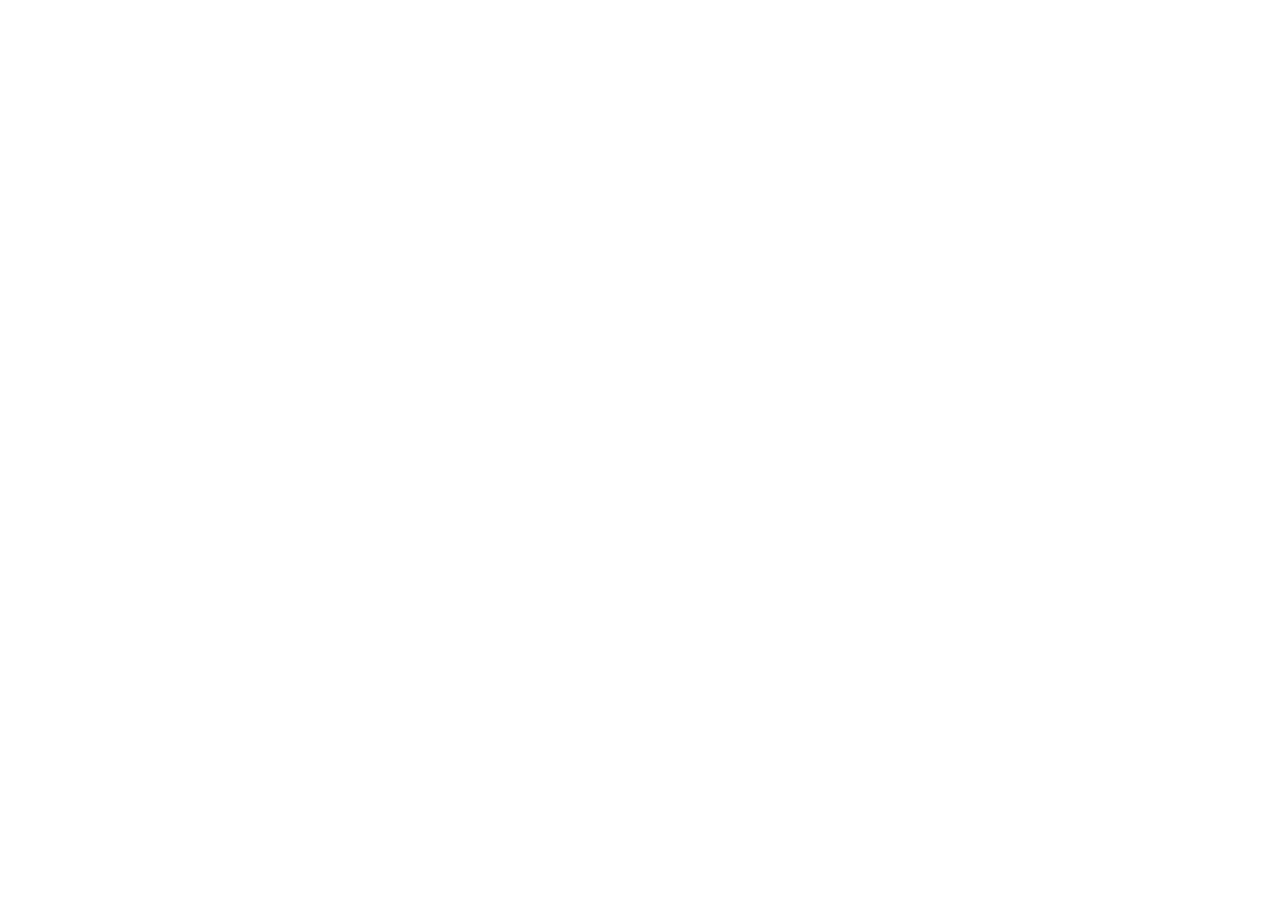
==== index.html @ cf3c9688 "Publish InsTrip product site" ====
<!doctype html>
<html lang="zh-CN">
  <head>
    <meta charset="UTF-8" />
    <meta name="viewport" content="width=device-width, initial-scale=1.0" />
    <meta name="theme-color" content="#f5f6f2" />
    <meta
      name="description"
      content="InsTrip 一起游 — AI公益伴游与影像文旅平台。让每一次出发，都有人陪伴、有影像留存、有尊严被看见。"
    />
    <title>一起游 InsTrip · 好风景，一起慢慢看</title>
    <link rel="icon" type="image/png" href="/instrip.github.io/media/brand-mark.png" />
    <script type="module" crossorigin src="/instrip.github.io/assets/index-C8izFHhI.js"></script>
    <link rel="modulepreload" crossorigin href="/instrip.github.io/assets/three-DTwHpmiW.js">
    <link rel="stylesheet" crossorigin href="/instrip.github.io/assets/index-DaMUygBP.css">
  </head>
  <body>
    <div id="viewport"><div id="stage"></div></div>
  </body>
</html>
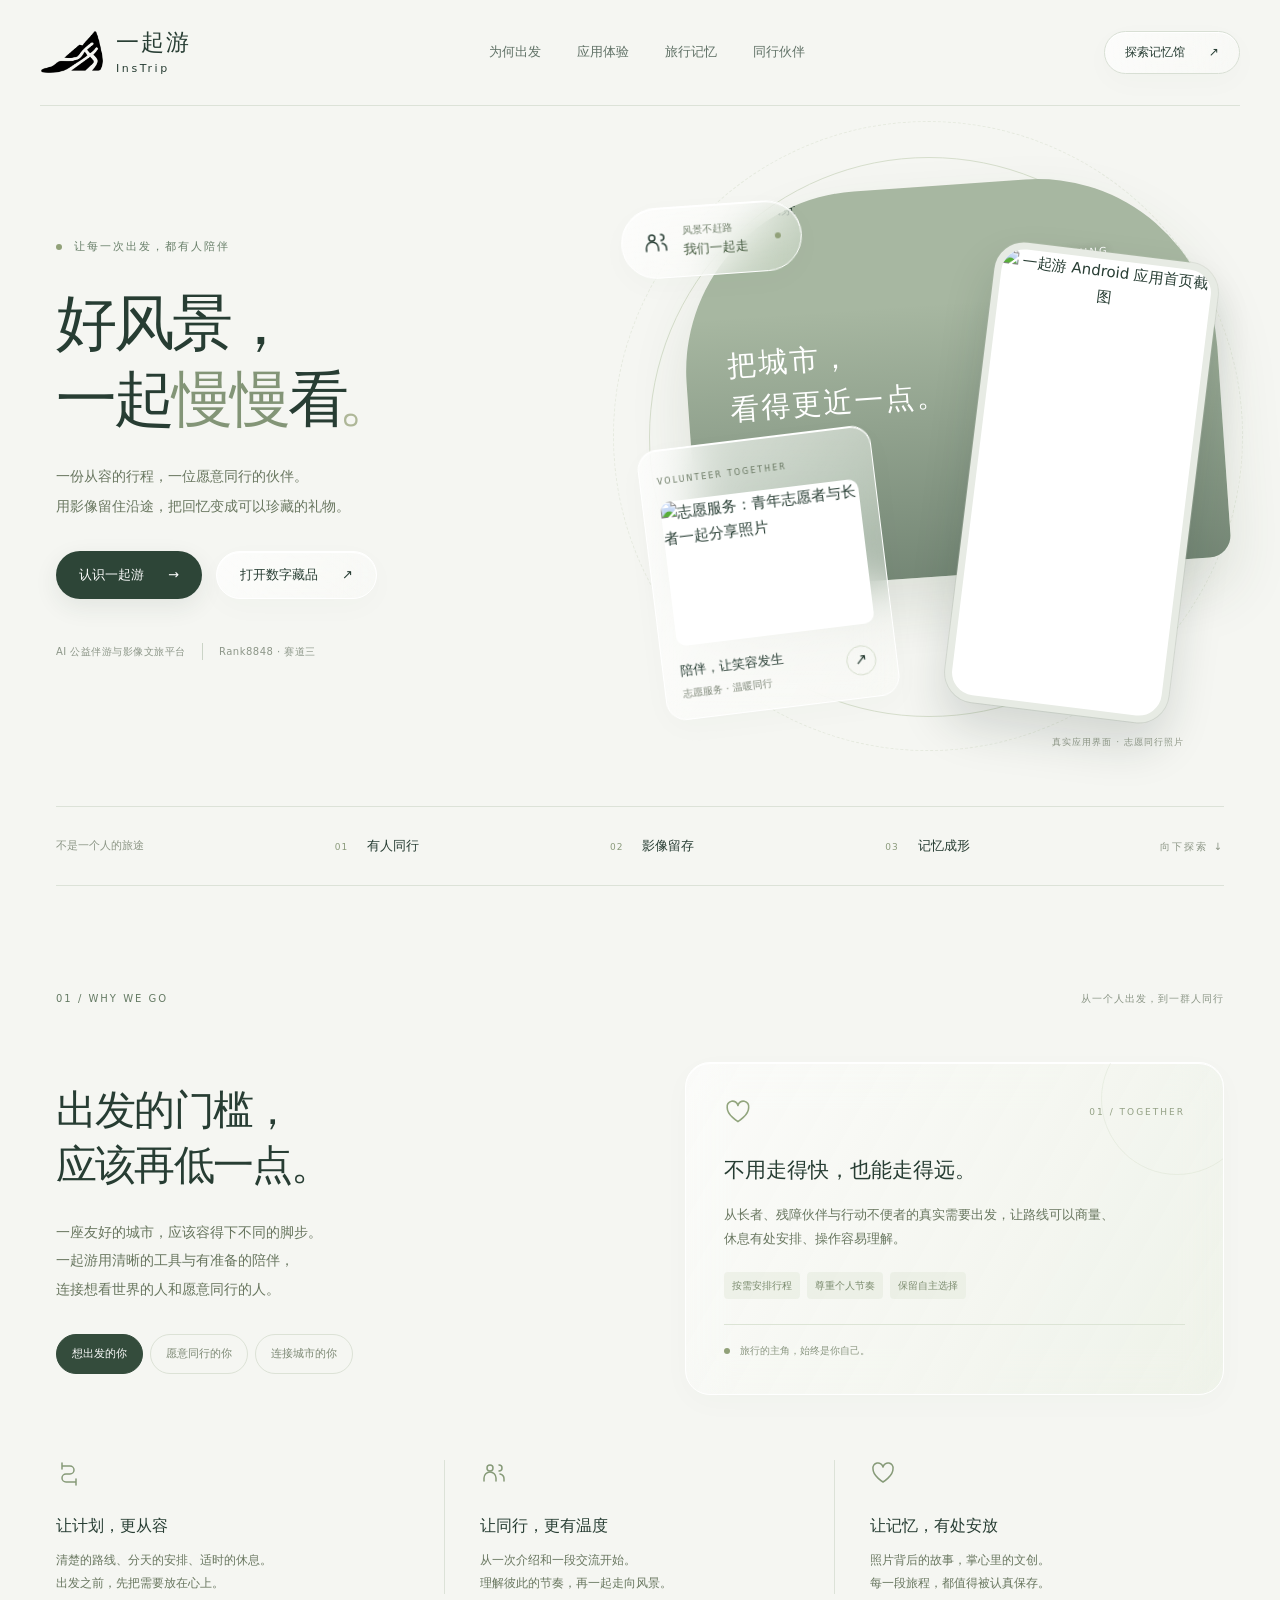
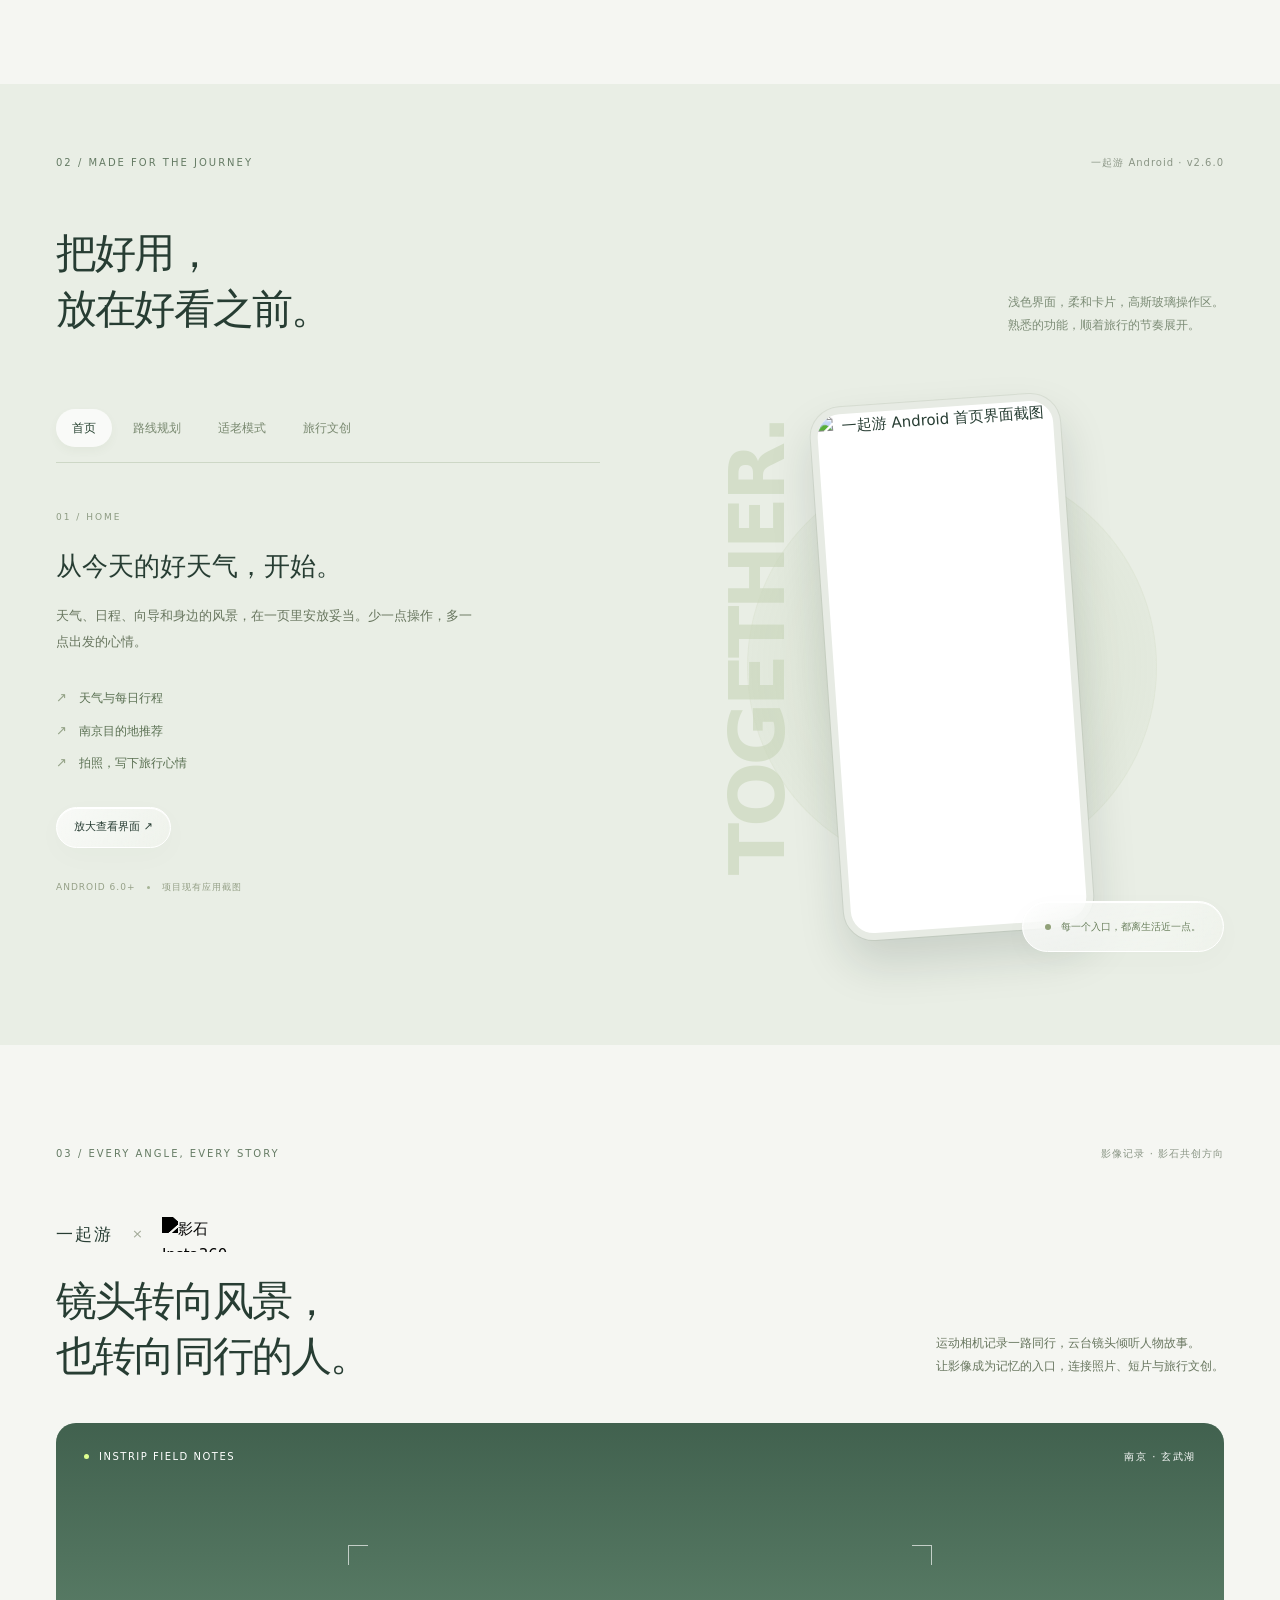
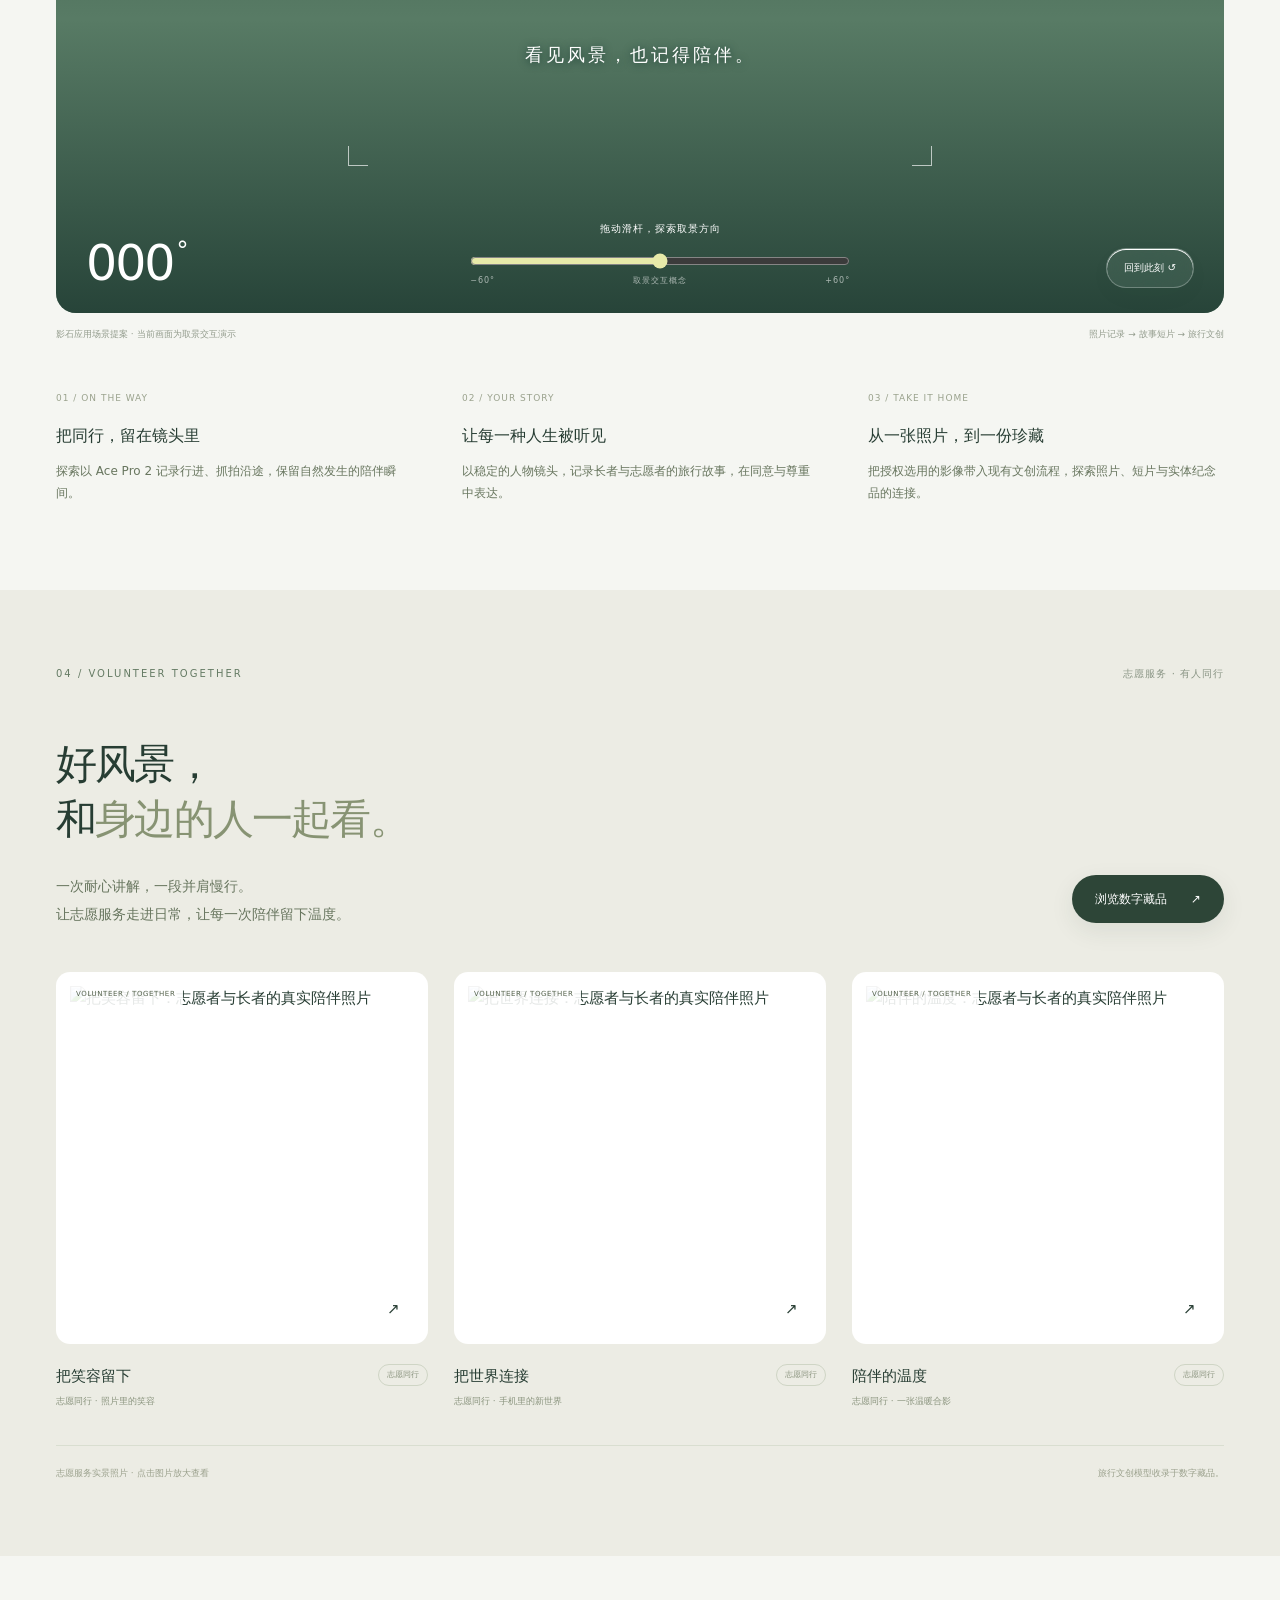
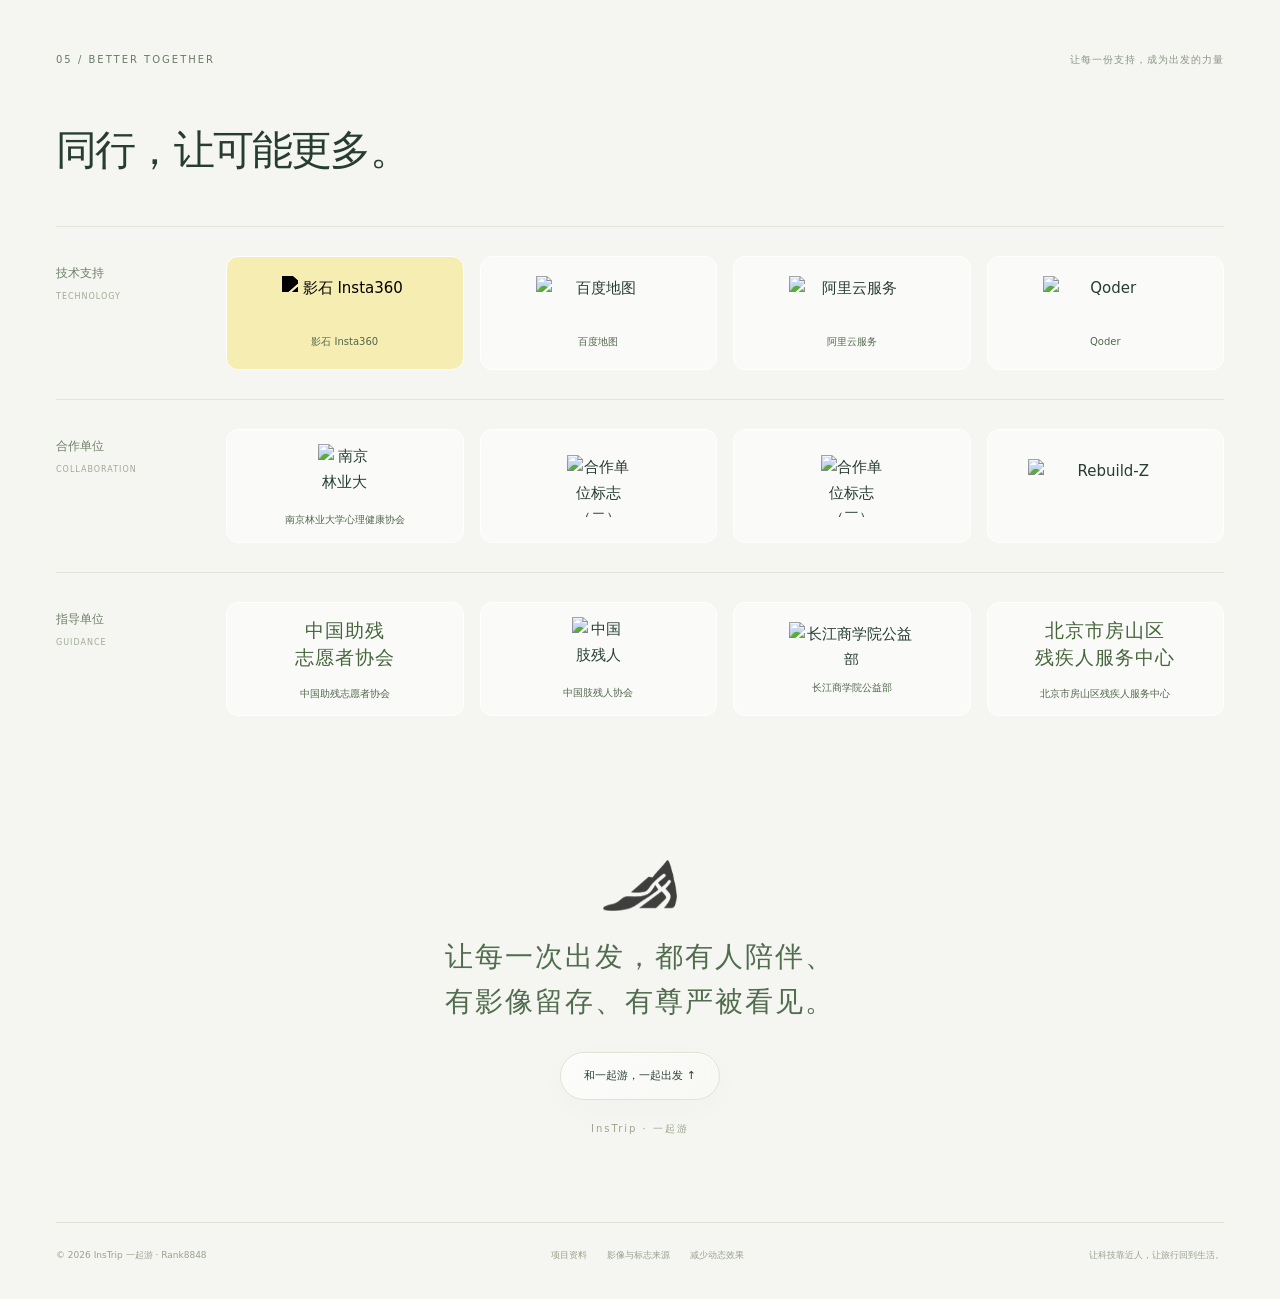
==== commit 2efeae52: "Improve Pages startup recovery and document the correct site URL" ====
--- a/index.html
+++ b/index.html
@@ -9,12 +9,37 @@
       content="InsTrip 一起游 — AI公益伴游与影像文旅平台。让每一次出发，都有人陪伴、有影像留存、有尊严被看见。"
     />
     <title>一起游 InsTrip · 好风景，一起慢慢看</title>
-    <link rel="icon" type="image/png" href="/instrip.github.io/media/brand-mark.png" />
-    <script type="module" crossorigin src="/instrip.github.io/assets/index-C8izFHhI.js"></script>
-    <link rel="modulepreload" crossorigin href="/instrip.github.io/assets/three-DTwHpmiW.js">
-    <link rel="stylesheet" crossorigin href="/instrip.github.io/assets/index-DaMUygBP.css">
+    <link rel="canonical" href="https://125w5.github.io/instrip.github.io/" />
+    <link rel="icon" type="image/png" href="./media/brand-mark.png" />
+    <style>
+      #site-status { position: fixed; inset: 0; z-index: 10000; display: grid; place-items: center; padding: 24px; overflow: auto; background: #f5f6f2; color: #2d4135; font: 16px/1.8 system-ui, "Microsoft YaHei", sans-serif; }
+      #site-status .status-card { width: min(100%, 560px); margin: auto; }
+      #site-status .status-brand { letter-spacing: .15em; color: #65785d; }
+      #site-status h1 { font-size: clamp(26px, 5vw, 40px); line-height: 1.4; margin: 20px 0; }
+      #site-status p { margin: 16px 0; }
+      #site-status a { color: #365236; text-underline-offset: 4px; overflow-wrap: anywhere; }
+      #site-status .status-actions { display: flex; flex-wrap: wrap; gap: 24px; }
+      #site-status small { display: block; margin-top: 32px; color: #65785d; }
+    </style>
+    <script src="./assets/site-startup.js" defer></script>
+    <script id="app-entry" type="module" crossorigin src="./assets/index-C8izFHhI.js"></script>
+    <link rel="modulepreload" crossorigin href="./assets/three-DTwHpmiW.js">
+    <link rel="stylesheet" crossorigin href="./assets/index-DaMUygBP.css">
   </head>
   <body>
+    <section id="site-status" role="status" aria-live="polite" aria-labelledby="status-title">
+      <div class="status-card">
+        <div class="status-brand">一起游 / INSTRIP</div>
+        <h1 id="status-title">好风景，一起慢慢看。</h1>
+        <p id="status-message">正在打开一起游，请稍候。若长时间没有打开，可以重新加载页面。</p>
+        <noscript><p>请在浏览器中启用 JavaScript，以查看完整页面和三维记忆馆。</p></noscript>
+        <div class="status-actions">
+          <a href="./">重新加载页面 →</a>
+          <a href="./archives/YIQIYOU-SOURCES.txt">查看项目介绍 ↗</a>
+        </div>
+        <small>网站地址：<a href="https://125w5.github.io/instrip.github.io/">https://125w5.github.io/instrip.github.io/</a></small>
+      </div>
+    </section>
     <div id="viewport"><div id="stage"></div></div>
   </body>
 </html>
--- a/assets/index-DaMUygBP.css
+++ b/assets/index-DaMUygBP.css
@@ -0,0 +1 @@
+.rn-root{display:inline-block;position:relative;white-space:pre;unicode-bidi:isolate;vertical-align:baseline}.rn-root>.rn-measure,.rn-root>.rn-visual{display:none}.rn-root[data-rn-measuring]>.rn-measure{display:inline-flex;position:relative;visibility:hidden;white-space:pre;padding:0;border:0}.rn-token{display:inline-block;padding:0;border:0}.rn-root[data-rn-measuring]>.rn-value,.rn-react[data-rn-hydrated]>.rn-semantic,.rn-solid[data-rn-hydrated]>.rn-semantic{position:absolute;inset:0;padding:0;margin:0;color:transparent;z-index:1}.rn-value::selection,.rn-semantic::selection{color:HighlightText;background:Highlight}.rn-root[data-rn-ready]>.rn-visual{display:block;position:absolute;inset:0;pointer-events:none;-webkit-user-select:none;user-select:none}.rn-slot{position:absolute;left:0;overflow:hidden;box-sizing:content-box;padding-inline:.15em;margin-inline-start:-.15em;-webkit-mask-image:var(--rn-mask, linear-gradient( to bottom, transparent, #000 var(--rn-edge-fade, .12em), #000 calc(100% - var(--rn-edge-fade, .12em)), transparent ));mask-image:var(--rn-mask, linear-gradient( to bottom, transparent, #000 var(--rn-edge-fade, .12em), #000 calc(100% - var(--rn-edge-fade, .12em)), transparent ));-webkit-mask-repeat:no-repeat;mask-repeat:no-repeat}@supports (overflow: clip){.rn-slot{overflow-x:visible;overflow-y:clip}}.rn-slot:not([data-rn-wheel]){overflow:visible;-webkit-mask-image:none;mask-image:none}.rn-enter,.rn-reel,.rn-face{display:block}.rn-reel{position:relative}.rn-ink{display:block;position:absolute;inset:0;will-change:transform}.rn-smear .rn-ink{will-change:auto}.rn-slot[data-rn-flap]{-webkit-mask-image:none;mask-image:none}:where(.rn-slot[data-rn-flap]) .rn-face{background:var(--rn-flap-background, Canvas)}.rn-flap{position:absolute;inset:0;transform-origin:50% 50%;backface-visibility:hidden}.rn-flap-top{clip-path:inset(0 0 calc(50% + var(--rn-crease, 1px) / 2) 0)}.rn-flap-bottom{clip-path:inset(calc(50% + var(--rn-crease, 1px) / 2) 0 0 0)}.rn-sharp,.rn-smear{display:block}.rn-smear{position:absolute;inset:0;pointer-events:none}.rn-blur-defs{position:absolute;width:0;height:0;overflow:hidden}.rn-face{text-align:center;white-space:pre}.rn-react,.rn-solid{display:inline-block;position:relative;white-space:pre;unicode-bidi:isolate}.rn-mount{display:inline-block;-webkit-user-select:none;user-select:none}.rn-mount .rn-value{pointer-events:none}.rn-react:not([data-rn-hydrated])>.rn-mount,.rn-solid:not([data-rn-hydrated])>.rn-mount{display:none}@font-face{font-family:MiSans;src:url(/instrip.github.io/fonts/MiSans-Light.woff2) format("woff2");font-weight:300;font-style:normal;font-display:swap}@font-face{font-family:MiSans;src:url(/instrip.github.io/fonts/MiSans-Regular.woff2) format("woff2");font-weight:400;font-style:normal;font-display:swap}@font-face{font-family:MiSans;src:url(/instrip.github.io/fonts/MiSans-Demibold.woff2) format("woff2");font-weight:600;font-style:normal;font-display:swap}@font-face{font-family:MiSans;src:url(/instrip.github.io/fonts/MiSans-Bold.woff2) format("woff2");font-weight:700;font-style:normal;font-display:swap}*{box-sizing:border-box}:root{font-family:MiSans,Mi Sans,PingFang SC,Microsoft YaHei,system-ui,sans-serif;color:#080a08;background:#e8e5e1;font-synthesis:none}body{margin:0;overflow:hidden}button,input{font:inherit}button{border:0;color:inherit;background:none;cursor:pointer;padding:0}button:focus-visible,input:focus-visible{outline:2px solid #a67d48;outline-offset:7px}button:disabled{cursor:default}button,input{-webkit-tap-highlight-color:transparent}button{touch-action:manipulation}::selection{background:#cbb397;color:#151713}#viewport{width:100vw;height:100dvh;position:relative;overflow:hidden;background:#e8e5e1}#stage{position:absolute;left:50%;top:50%;width:1920px;height:1080px;overflow:hidden;transform-origin:center;isolation:isolate;background:#e8e5e1}.three-scene{position:absolute;inset:0;opacity:0;transition:opacity .45s}.three-scene canvas{display:block;width:100%;height:100%}[data-review=true] *{transition:none!important}[data-review=true] .skip{display:none}.scene-atmosphere{position:absolute;inset:0;pointer-events:none;background:linear-gradient(180deg,rgba(234,231,226,.35),transparent 38%),radial-gradient(ellipse at 42% 47%,transparent 32%,rgba(232,229,225,.19) 85%);opacity:0;transition:opacity 1.5s}.brand{position:absolute;left:59px;top:112px;z-index:5;line-height:1;-webkit-user-select:none;user-select:none}.brand h1{font-size:48px;letter-spacing:.1px;line-height:51px;margin:0;font-weight:750}.brand>div{font-size:20px;line-height:23px;letter-spacing:-.05px}.brand p{margin:0;font-size:38px;line-height:40px;word-spacing:10px}.brand p b{font-weight:750}.powered{position:absolute;right:59px;bottom:108px;font-size:18px;z-index:5;display:flex;align-items:center;gap:5px;line-height:24px}.powered b{font-weight:750}.powered i{height:6px;width:25px;background:#090a08;display:inline-block;margin-left:11px}.boot-background{position:absolute;inset:0;background:radial-gradient(ellipse at 51% 48%,#e7e7e1,#e3e1dc 76%,#e4dfdb);transition:none;pointer-events:none}.boot-background svg{width:100%;height:100%;opacity:.15;filter:blur(2px)}.boot{position:absolute;inset:0;pointer-events:none;z-index:3}.boot-logo{position:absolute;width:296px;height:177px;left:518px;top:462px;transition:none;opacity:0}.boot-logo svg{width:100%;height:100%}.auth-status{position:absolute;left:931px;top:529px;font-size:22px;display:flex;align-items:center;gap:12px;white-space:nowrap;opacity:0}.auth-status>span:first-child{font-size:14px}.auth-status i{width:3px;height:22px;background:#282b26;animation:blink .8s steps(1) infinite}.access-text{position:absolute;top:532px;left:800px;width:420px;text-align:left;font-size:18px;opacity:0}.scan{position:absolute;left:410px;top:-10px;width:1100px;height:1100px;opacity:0;transform:scale(.82);transition:transform 1.6s cubic-bezier(.16,1,.3,1),opacity .6s}.scan svg{width:100%;height:100%}.scan>span{position:absolute;inset:0;display:flex;align-items:center;justify-content:center;font-size:25px}.scan-track{stroke:#f7f5f0;stroke-width:8}.scan-ring{stroke:#aaa9a0;stroke-width:8;transform-origin:center;stroke-dasharray:2400 900}.ring-one{animation:orbit 8s linear infinite}.ring-two{stroke-width:9;stroke-dasharray:590 500;animation:orbit 4s linear infinite reverse}.ring-three{stroke:#f4f3eb;stroke-width:3;stroke-dasharray:600 200;animation:orbit 16s linear infinite}.scan-nodes{fill:#e7c69b;filter:drop-shadow(0 0 15px #ddb788);transform-origin:center;animation:orbit 8s linear infinite}.welcome{position:absolute;top:403px;left:0;width:100%;text-align:center;font-size:55px;font-weight:700;line-height:1.05;opacity:0;transform:translateY(14px);transition:opacity .7s,transform 1s}.welcome strong{display:inline-block;background:#080a08;color:#ece9e4;padding:4px 10px 6px;font-size:51px;line-height:1}.welcome-logo{width:203px;height:121px;margin:58px auto 0}.welcome-logo svg{width:100%;height:100%}.skip{position:absolute;right:60px;top:121px;z-index:10;font-size:14px;letter-spacing:1.1px;opacity:.55;padding:10px 0}.skip span{margin-left:28px;font-size:23px}.skip:hover{opacity:1}.brand,.powered{transition:opacity .6s}.cinema-caption{position:absolute;bottom:30px;left:0;width:100%;font-size:22px;text-align:center;color:#66645f;opacity:.75;pointer-events:none}.system-nav{position:absolute;right:59px;top:124px;z-index:6;display:flex;align-items:center;gap:43px;opacity:0;pointer-events:none;transition:opacity .8s}.system-nav button{font-size:14px;letter-spacing:.7px;display:flex;align-items:center;gap:12px}.system-nav button:hover{color:#9b7247}.nav-glyph{font-size:31px;line-height:19px}.key{font-size:11px;border:1px solid #a6a49c;display:inline-flex;justify-content:center;align-items:center;min-width:19px;height:21px;opacity:.6;margin-left:6px}.settings-glyph{font-size:27px}.archive-ui{opacity:0;pointer-events:none;transition:opacity .8s .3s;position:absolute;inset:0}.archive-callout{position:absolute;left:970px;top:487px;width:950px}.eyebrow{font-size:12px;letter-spacing:1.3px;margin-bottom:22px;color:#77756d;opacity:0;transition:opacity .7s}.eyebrow span{margin-left:16px}.file-title{font-size:28px;font-weight:750;display:flex;gap:10px;align-items:center;position:relative;letter-spacing:.2px}.file-open{font-size:25px;margin-left:48px;opacity:0;transition:opacity .3s,transform .3s}.file-title:hover .file-open{opacity:1;transform:translate(3px,-3px)}.callout-rule{height:1px;background:#504b41;margin-left:57px;margin-top:55px;position:relative;transform-origin:right;transform:scaleX(0);transition:transform 1.3s cubic-bezier(.22,1,.36,1)}.callout-rule i{position:absolute;left:-61px;top:-3px;width:6px;height:6px;background:#282a24;opacity:0}.file-summary{margin-left:58px;margin-top:22px;width:652px;display:flex;align-items:center;justify-content:space-between;font-size:16px;opacity:0;transform:translateY(8px);transition:opacity .7s .4s,transform .7s .4s}.file-summary>span:last-child{font-size:11px;letter-spacing:1px;color:#666257}.read-file{display:flex;align-items:center;gap:70px;margin-left:58px;margin-top:58px;font-size:14px;letter-spacing:1px;opacity:0;transition:opacity .7s .4s}.read-file>span{font-size:24px;transition:transform .3s}.read-file:hover>span{transform:translate(9px)}.archive-counter{position:absolute;bottom:115px;left:60px}.tiny-label{font-size:11px;letter-spacing:1.7px}.archive-counter>div{font-size:58px;line-height:1.1;margin-top:16px;display:flex;gap:21px;align-items:baseline}.archive-counter i{font-style:normal;font-weight:300;font-size:32px;color:#8f8a80}.count-total{font-size:22px;color:#726f67}.archive-navigation{position:absolute;left:504px;bottom:131px;display:flex;align-items:center;gap:33px}.archive-navigation>button{width:46px;height:46px;font-size:28px;transition:background .3s}.archive-navigation>button:hover{background:#e4d5c1}.column-navigation{position:absolute;left:1005px;bottom:131px;display:none;align-items:center;gap:24px}[data-mode=archive] .column-navigation{display:flex}.column-navigation button{width:46px;height:46px;font-size:24px}.column-navigation button:hover{background:#e4d5c1}.column-navigation button:disabled{opacity:.25;cursor:default}.column-navigation>div{display:grid;gap:7px;min-width:140px}.column-navigation span{font-size:10px;letter-spacing:1.2px;color:#726f67}.column-navigation strong{font-size:15px;font-weight:400}#selected-number,#column-index{min-width:2ch;font-variant-numeric:tabular-nums;--rn-blur: .35;--rn-edge-fade: .08em}.file-ticks button[hidden]{display:none}.file-ticks{display:flex;align-items:center;gap:12px}.file-ticks button{width:14px;height:40px;position:relative}.file-ticks button:before{content:"";position:absolute;left:6px;top:14px;width:2px;height:12px;background:#aaa59a;transition:height .4s,background .4s,top .4s}.file-ticks button.selected:before{height:33px;top:3px;background:#24261f}.file-ticks button:hover:before{height:24px;top:8px;background:#a27849}.archive-hint{position:absolute;bottom:60px;left:505px;color:#858077;font-size:10px;letter-spacing:.9px}.archive-hint>span{margin:0 12px}.archive-hint kbd{font:inherit}.hover-label{position:absolute;left:60px;bottom:264px;font-size:13px;color:#6f675b;letter-spacing:1px}.system-footer{position:absolute;bottom:35px;left:59px;right:59px;font-size:10px;letter-spacing:.9px;display:flex;gap:44px;color:#78776e;z-index:5;opacity:0;pointer-events:none;transition:opacity .8s}.system-footer>span{display:flex;align-items:center;gap:10px}.status-light{width:5px;height:5px;background:#777b60;display:inline-block}.system-footer>span:nth-child(2){margin-left:auto}.system-footer i{font-style:normal;margin:0 5px}.system-footer button{font-size:10px;letter-spacing:1px}.system-footer button:hover{color:#111}.detail-ui{position:absolute;inset:0;pointer-events:none;z-index:4}.detail-ui[hidden]{display:none}.back-button{position:absolute;left:59px;top:289px;pointer-events:auto;display:flex;align-items:center;gap:20px;font-size:24px}.back-button span{font-size:12px;letter-spacing:1px}.back-button small{font-size:10px;margin-left:18px;color:#88877f;border:1px solid #b8b3a9;padding:4px}.back-button:hover{color:#946b3c}.object-caption{position:absolute;left:60px;bottom:235px;animation:fadeIn 1.4s .4s both}.object-caption>span{font-size:37px;letter-spacing:-1px}.object-caption>div{font-size:10px;letter-spacing:1.8px;margin-top:7px;color:#76736a}.object-caption>small{font-size:10px;letter-spacing:1px;display:block;margin-top:34px;color:#817b70}.object-caption>small span{font-size:18px;margin-left:18px}.detail-content{position:absolute;left:1154px;top:289px;width:636px;pointer-events:auto;opacity:0;outline:none!important}.detail-kicker{display:flex;justify-content:space-between;align-items:center;font-size:11px;letter-spacing:1.4px}.detail-kicker span:last-child{font-size:9px;color:#77756b}.detail-content h2{font-size:40px;line-height:1.12;letter-spacing:-1.3px;margin:30px 0 13px;max-width:620px}.detail-title-cn{font-size:23px;display:flex;align-items:center;gap:23px}.detail-title-cn>span{font-size:11px;color:#77756a;letter-spacing:1px}.detail-rule{height:2px;background:#20221d;margin-top:28px}.metadata{display:grid;grid-template-columns:1fr 1fr;gap:25px 42px;margin:28px 0 34px}.metadata dt{font-size:9px;letter-spacing:.7px;color:#807b70}.metadata dd{margin:8px 0 0;font-size:14px}.metadata dd i{display:inline-block;width:5px;height:5px;background:#8b8f75;margin-right:8px;vertical-align:middle}.detail-tabs{display:flex;gap:34px;border-bottom:1px solid #bdb8ad}.detail-tabs button{font-size:10px;color:#989184;position:relative;padding:0 0 14px}.detail-tabs button span{font-size:13px;margin-left:8px}.detail-tabs button.active{color:#191c16}.detail-tabs button.active:after{content:"";position:absolute;bottom:-1px;left:0;right:0;height:2px;background:#25281e}.tab-panel{height:189px;padding-top:22px;overflow:auto;scrollbar-width:thin;scrollbar-color:#bbb4a6 transparent}.panel-label{font-size:9px;letter-spacing:1px;color:#888074}.tab-panel p{font-size:15px;line-height:1.95;margin:14px 0 0;color:#5a584e;text-align:justify}.research-notes{margin:12px 0 0;padding:0;list-style:none}.research-notes li{display:flex;gap:14px;font-size:13px;line-height:1.7;margin:8px 0;color:#5a584e}.research-notes li span{font-size:10px;color:#a38e72;line-height:22px}.log-row{display:flex;justify-content:space-between;margin-top:21px;font-size:10px;gap:12px}.log-row b{font-size:9px;font-weight:400;color:#7a8163}.tab-panel .log-note{font-size:13px}.detail-actions{display:flex;justify-content:space-between;margin-top:19px;align-items:center;gap:30px}.solid-button{background:#252820;color:#f0eee5;height:46px;flex:1;font-size:11px;letter-spacing:1px;text-align:left;padding:0 18px;display:flex;align-items:center;justify-content:space-between;transition:background .2s}.solid-button>span{font-size:11px;color:#bcbfb1;letter-spacing:0}.solid-button:hover{background:#4b4a3b}.export-button{font-size:11px;letter-spacing:1px;width:105px;text-align:left}.export-button span{font-size:23px;float:right}.detail-footnote{display:flex;justify-content:space-between;font-size:8px;letter-spacing:.6px;color:#9a9487;margin-top:22px}.detail-footnote a{color:inherit;text-decoration:none}.detail-footnote a:hover{text-decoration:underline}.modal-backdrop{position:absolute;inset:0;z-index:20;background:#e3e0d773;-webkit-backdrop-filter:blur(18px);backdrop-filter:blur(18px);display:flex;align-items:center;justify-content:center;animation:fadeIn .3s both}.terminal-modal{width:1260px;height:836px;background:#edebe4f7;box-shadow:0 26px 95px #63513a20;border:1px solid #f7f5ee;position:relative;padding:35px 53px;animation:modalEnter .5s cubic-bezier(.22,1,.36,1) both}.modal-top{display:flex;align-items:center;justify-content:space-between;font-size:11px;letter-spacing:1px;border-bottom:1px solid #c2bdb1;padding-bottom:20px}.modal-top button{font-size:10px;display:flex;gap:24px;align-items:center}.modal-top button>span{font-size:26px}.terminal-modal h2{font-size:38px;letter-spacing:-.6px;margin:32px 0 29px;display:flex;align-items:baseline;gap:23px}.terminal-modal h2 small{font-size:15px;color:#817a6c;font-weight:400;letter-spacing:2px}.search-field{height:61px;border-bottom:2px solid #3b3c30;display:flex;align-items:center;gap:22px}.search-field>span:first-child{font-size:36px;line-height:1}.search-field input{border:0;background:none;width:100%;height:100%;outline:none;font-size:19px;color:#292b21}.search-field input::placeholder{color:#9f988a;font-size:17px;letter-spacing:.5px}.search-field .key{width:37px;height:24px;margin-right:4px}.category-filters{display:flex;gap:27px;padding:25px 0 24px}.category-filters button{font-size:12px;color:#8c8373;transition:color .2s}.category-filters button.active{color:#1e2418}.category-filters button.active:before{content:"▪";margin-right:7px}.result-header{display:grid;grid-template-columns:1fr 230px 175px;padding:14px 0;border-top:1px solid #bfb7a7;border-bottom:1px solid #bfb7a7;font-size:9px;color:#82796a;letter-spacing:1px}.search-results{height:387px;overflow:auto;scrollbar-width:thin;scrollbar-color:#bbb4a6 transparent}.result-row{width:100%;display:grid;grid-template-columns:1fr 230px 175px;align-items:center;min-height:76px;text-align:left;border-bottom:1px solid #d6d0c4;transition:background .25s;padding-right:7px}.result-row:hover,.result-row:focus-visible{background:#e2dccf}.result-name{display:flex;align-items:center;gap:25px;font-size:16px}.result-name>b{font-size:14px;width:58px;font-weight:400}.result-name>span{display:block}.result-name small{display:block;font-size:9px;letter-spacing:.7px;color:#9b907e;margin-top:7px}.result-name>i{color:#ad9170;font-size:13px;font-style:normal}.result-row>span:nth-child(2){font-size:12px;color:#7d7565}.result-row>span:last-child{font-size:9px;letter-spacing:.5px;color:#6b6d54}.result-row>span:last-child>i{font-size:24px;margin-left:30px;font-style:normal;color:#343a29}.modal-bottom{position:absolute;bottom:30px;left:53px;right:53px;display:flex;justify-content:space-between;font-size:9px;letter-spacing:1px;color:#8d8575}.modal-bottom i{font-style:normal;color:#858a6b;font-size:8px;margin:0 8px}.empty-results{height:100%;display:flex;flex-direction:column;align-items:center;justify-content:center}.empty-results>span{font-size:44px;font-weight:300;color:#a39b8a}.empty-results>strong{font-size:18px;font-weight:400;margin-top:20px}.empty-results>p{font-size:13px;color:#8b8271;margin:15px 0 25px}.empty-results>button{font-size:12px;border-bottom:1px solid #8d826c;padding-bottom:8px}.settings-modal{width:930px;height:786px}.settings-modal h2{font-size:33px}.settings-intro{font-size:10px;letter-spacing:1px;color:#87806f;margin:0 0 34px}.settings-intro>span{margin:0 18px}.settings-list{border-top:1px solid #c1b8a7}.settings-list label{display:flex;align-items:center;justify-content:space-between;padding:27px 0;border-bottom:1px solid #d0c6b5;cursor:pointer;position:relative}.settings-list strong{font-size:12px;letter-spacing:.8px;font-weight:400;display:block}.settings-list label span{display:block;font-size:12px;color:#938977;margin-top:9px}.settings-list input{position:absolute;right:0;opacity:0;width:60px;height:40px;cursor:pointer}.toggle{width:50px;height:24px;background:#d3ccbf;position:relative;pointer-events:none;transition:background .3s}.toggle:after{content:"";position:absolute;width:16px;height:16px;background:#f5f2e9;left:4px;top:4px;transition:transform .3s}.settings-list input:checked+.toggle{background:#565c46}.settings-list input:checked+.toggle:after{transform:translate(26px)}.settings-list input:focus-visible+.toggle{outline:2px solid #a67d48;outline-offset:5px}.settings-shortcuts{margin-top:26px}.settings-shortcuts>span{font-size:9px;letter-spacing:1px;color:#8e826f}.settings-shortcuts p{font-size:11px;color:#776f60;margin-top:19px}.settings-shortcuts kbd{font-family:inherit;padding:5px;border:1px solid #c9c1b2;font-size:9px;margin:0 9px 0 18px}.settings-shortcuts kbd:first-child{margin-left:0}.settings-bottom{margin-top:30px;display:flex;justify-content:space-between}.settings-bottom button{font-size:11px;letter-spacing:.8px}.settings-bottom button span{font-size:20px;margin-left:20px}.toast{position:absolute;z-index:30;left:50%;bottom:85px;transform:translate(-50%,15px);padding:15px 27px;background:#30362a;color:#f1efdf;font-size:14px;opacity:0;pointer-events:none;transition:opacity .3s,transform .3s}.toast.visible{opacity:1;transform:translate(-50%)}.loading{position:absolute;inset:0;background:#e8e5e1;display:flex;align-items:center;justify-content:center;flex-direction:column;z-index:50;transition:opacity .6s}.loading.loaded{opacity:0;pointer-events:none}.loading-mark{width:150px;height:90px;margin-bottom:49px}.loading-mark svg{width:100%;height:100%}.loading>span{font-size:11px;letter-spacing:2px;color:#888277}.loading>i{width:180px;height:1px;background:#bab3a5;position:relative;margin-top:20px;overflow:hidden}.loading>i:after{content:"";position:absolute;inset:0;width:60px;background:#414639;animation:loading 1.3s ease-in-out infinite}.error-state{width:700px;text-align:center}.error-state strong{font-size:29px}.error-state p{font-size:18px;line-height:2;color:#7c7568}.error-state button{margin-top:30px;font-size:16px;border-bottom:1px solid;padding-bottom:8px}[data-mode=boot] .system-nav,[data-mode=boot] .system-footer{opacity:0;pointer-events:none}[data-mode=boot] .brand,[data-mode=boot] .powered{opacity:1}[data-boot=access] .brand,[data-boot=access] .powered,[data-boot=logo] .brand,[data-boot=logo] .powered{opacity:0}[data-boot=access] .access-text{opacity:1}[data-boot=logo] .boot-logo{opacity:1;transform:translate(294px)}[data-boot=auth] .boot-logo{opacity:1}[data-boot=auth] .auth-status{opacity:1;animation:fadeIn .7s}[data-boot=scan] .scan{opacity:1;transform:scale(1)}[data-boot=welcome] .welcome{opacity:1;transform:translateY(0)}[data-boot=array] .boot-background,[data-boot=select] .boot-background,[data-boot=inspect] .boot-background,[data-boot=done] .boot-background{opacity:0}[data-boot=array] .three-scene,[data-boot=select] .three-scene,[data-boot=inspect] .three-scene,[data-boot=done] .three-scene,[data-boot=array] .scene-atmosphere,[data-boot=select] .scene-atmosphere,[data-boot=inspect] .scene-atmosphere,[data-boot=done] .scene-atmosphere,[data-boot=array] .archive-ui,[data-boot=select] .archive-ui,[data-boot=inspect] .archive-ui{opacity:1}[data-mode=boot] .archive-counter,[data-mode=boot] .archive-navigation,[data-mode=boot] .archive-hint{opacity:0}[data-boot=array] .file-title{font-size:24px}[data-boot=array][data-mode=boot] .file-title span{display:none}[data-boot=array] .callout-rule,[data-boot=select] .callout-rule{transform:scaleX(1)}[data-boot=inspect] .archive-ui{opacity:0}[data-mode=archive] .system-nav,[data-mode=detail] .system-nav,[data-mode=archive] .system-footer,[data-mode=detail] .system-footer{opacity:1;pointer-events:auto}[data-mode=archive] .boot,[data-mode=detail] .boot{opacity:0}[data-mode=archive] .skip,[data-mode=detail] .skip{display:none}[data-mode=archive] .archive-ui{opacity:1;pointer-events:none}[data-mode=archive] .archive-ui button{pointer-events:auto}[data-mode=archive] .eyebrow,[data-mode=archive] .read-file,[data-mode=archive] .file-summary{opacity:1;transform:translateY(0)}[data-mode=archive] .callout-rule{transform:scaleX(1)}[data-mode=archive] .callout-rule i{opacity:1}[data-mode=detail] .powered{bottom:108px}[data-mode=detail] .archive-ui{opacity:0;pointer-events:none}[data-mode=detail] .scene-atmosphere{background:linear-gradient(90deg,transparent 40%,rgba(232,229,225,.2) 59%,rgba(232,229,225,.92) 68%,#e8e5e1 100%)}@keyframes orbit{to{transform:rotate(360deg)}}@keyframes blink{50%{opacity:0}}@keyframes fadeIn{0%{opacity:0}to{opacity:1}}@keyframes detailEnter{0%{opacity:0;transform:translateY(23px)}to{opacity:1;transform:translateY(0)}}@keyframes modalEnter{0%{opacity:0;transform:translateY(25px) scale(.99)}to{opacity:1;transform:translateY(0) scale(1)}}@keyframes loading{0%{transform:translate(-60px)}to{transform:translate(180px)}}.reduce-motion *{animation-duration:.01ms!important;animation-iteration-count:1!important;transition-duration:.01ms!important;transition-delay:0s!important}@media(prefers-reduced-motion:reduce){.loading>i:after{animation:none;width:100%}}.metadata dt{font-size:11px}.metadata dd{font-size:17px}.tab-panel p{font-size:18px;line-height:1.8}.research-notes li{font-size:16px}.panel-label{font-size:11px}.detail-tabs button span{font-size:15px}.tab-panel .log-note{font-size:16px}.cinema-caption{font-size:24px;color:#fff;opacity:.88;text-shadow:0 1px 5px #4a4740}.brand h1{font-size:50px}.brand p{font-size:40px;word-spacing:8px}.powered{font-size:19px}.boot-background svg{opacity:.09;filter:blur(3px)}.archive-callout{top:471px}.brand h1{transform:translateY(2px)}.export-button{color:inherit;text-decoration:none;cursor:pointer}.export-button:hover{color:#947444}.export-button:focus-visible{outline:2px solid #a67d48;outline-offset:7px}[data-mode=boot][data-boot=array] .three-scene{opacity:var(--entry-opacity, 1);transition:none}[data-mode=boot] .callout-rule{transform-origin:right center}#inspection-marks{position:absolute;inset:0;width:100%;height:100%;pointer-events:none;opacity:0;fill:#24221f}#inspection-lines{fill:none;stroke:#24221f;stroke-width:2}#inspection-text{position:absolute;left:1202px;top:499px;font-size:23px;font-weight:600;opacity:0;pointer-events:none}#inspection-text strong{display:block;font-size:30px;margin-top:16px}.scene-atmosphere{background:linear-gradient(180deg,#eae5e1 0%,rgba(234,229,225,.82) 11%,transparent 40%),linear-gradient(0deg,rgba(234,229,225,.94) 0%,transparent 19%),radial-gradient(ellipse at 48% 48%,transparent 35%,rgba(234,229,225,.38) 85%)}.viewer-open{pointer-events:auto;display:flex;align-items:center;gap:16px;margin-top:25px;padding:12px 0 8px;border-bottom:1px solid #8e897b;font-size:14px;letter-spacing:.3px}.viewer-open span{font-size:20px}.viewer-open:hover{color:#946b3c;border-color:currentColor}.model-viewer{position:absolute;inset:0;z-index:30;overflow:hidden;background:#e8e5e1;color:#20221c}.model-viewer[hidden]{display:none}.model-viewer .viewer-atmosphere{opacity:1;transition:none}.viewer-canvas{position:absolute;inset:0}.viewer-canvas canvas{display:block;width:100%;height:100%;touch-action:none;outline-offset:-8px}.viewer-header{position:absolute;top:58px;left:60px;right:60px;display:flex;align-items:flex-start;pointer-events:none}.viewer-back{display:flex;align-items:center;gap:18px;font-size:22px;pointer-events:auto;padding:12px 0}.viewer-back span{font-size:15px}.viewer-back kbd{font-family:inherit;font-size:10px;border:1px solid #b8b3a9;padding:4px;color:#817b70;margin-left:8px}.viewer-heading{margin-left:74px;padding-top:12px}.viewer-heading>span{font-size:11px;letter-spacing:1.8px;color:#79766a}.viewer-heading h2{margin:10px 0 8px;font-size:31px;font-weight:600}.viewer-heading p{margin:0;font-size:11px;letter-spacing:1px;color:#858073}.viewer-index{margin-left:auto;font-size:58px;line-height:1;font-weight:300;color:#6a6b5d}.viewer-index>span{font-size:32px;vertical-align:top}.viewer-parts{position:absolute;top:300px;right:70px;width:230px;pointer-events:none;opacity:0;transform:translate(12px);transition:opacity .4s,transform .4s}.model-viewer[data-exploded=true] .viewer-parts{opacity:1;transform:translate(0)}.viewer-parts>div{font-size:11px;letter-spacing:1px;margin-bottom:24px;color:#7e7a6d}.viewer-parts p{position:relative;padding:0 0 18px 38px;margin:0 0 20px;border-bottom:1px solid #cec9bc}.viewer-parts p>span{position:absolute;left:0;top:2px;font-size:11px;color:#9b947f}.viewer-parts strong{font-size:16px;font-weight:400}.viewer-parts small{display:block;font-size:9px;letter-spacing:1px;margin-top:6px;color:#827b6c}.viewer-footer{position:absolute;bottom:68px;left:60px;right:60px;display:flex;align-items:center;justify-content:space-between;pointer-events:none}.viewer-help{display:flex;flex-wrap:wrap;gap:18px;width:400px;font-size:12px;color:#787568}.viewer-actions{display:flex;pointer-events:auto;border:1px solid #a4a08f;background:#e8e5e1}.viewer-actions button{min-width:166px;padding:19px 24px;font-size:15px;transition:background .2s,color .2s}.viewer-actions button span{margin-right:10px}.viewer-actions button[aria-pressed=true]{background:#292d24;color:#eeeade}.viewer-actions button:hover{background:#c9c8b6;color:#20221c}.viewer-reset{width:400px;text-align:right;pointer-events:auto;font-size:14px}.viewer-reset span{margin-left:18px}.viewer-state{position:absolute;left:50%;bottom:37px;transform:translate(-50%);color:#85806f;font-size:11px;letter-spacing:1px;pointer-events:none}.viewer-loading{position:absolute;left:50%;top:50%;transform:translate(-50%,-50%);text-align:center;font-size:15px;color:#7c7565}.viewer-loading[hidden]{display:none}.viewer-loading button{display:block;margin:20px auto 0;border-bottom:1px solid;padding:8px}.viewer-loading button[hidden]{display:none}.model-viewer button:disabled{opacity:.35;cursor:wait}.reduce-motion .viewer-parts,.reduce-motion .viewer-actions button{transition:none}.scrub-title{display:inline-block;position:relative;white-space:nowrap;flex:none}.scrub-title:after{content:"";position:absolute;left:0;right:0;top:50%;height:.78em;transform:translateY(-50%);background:#191b16;opacity:0;pointer-events:none}.scrub-title[data-scrubbing=true]:after{opacity:1;animation:title-strip-appear .14s steps(1,end)}@keyframes title-strip-appear{0%,70%{opacity:0}to{opacity:1}}[data-mode=boot] .brand,[data-mode=boot] .powered,[data-mode=boot] .boot *{transition:none;animation:none}[data-mode=boot] .auth-status{animation:none}.auth-status i{display:none}.boot-white{position:absolute;inset:0;background:#fff;opacity:0}.scan{inset:0;width:1920px;height:1080px;transform:none;transition:none}.scan>span{font-size:22px;white-space:nowrap;padding-left:0}.welcome{left:720px;top:403px;width:480px;height:340px;transform-origin:50% 44%;transition:none}.welcome-heading{position:relative;z-index:1;line-height:65px;font-size:55px;white-space:nowrap}.welcome-panel{position:absolute;top:-59px;left:5px;width:470px;height:392px;background:#080a08}.welcome-company{position:absolute;top:67px;left:35px;width:410px;height:60px}.welcome-company strong{display:block;position:absolute;inset:0;padding:5px 8px;background:transparent;color:#080a08;font-size:48px;line-height:50px;white-space:nowrap;letter-spacing:-.5px}.welcome-company .welcome-highlight{background:#080a08;color:#eeede8}.welcome-database{position:absolute;top:134px;left:0;width:100%;font-size:36px;line-height:43px;white-space:nowrap}.welcome-logo{position:absolute;top:187px;left:138.5px;margin:0}[data-mode=archive] .boot,[data-mode=detail] .boot{visibility:hidden}.collection-glass{position:absolute;top:146px;right:70px;display:flex;padding:4px;border:1px solid #fff9;border-radius:30px;background:#ffffff70;-webkit-backdrop-filter:blur(20px);backdrop-filter:blur(20px);box-shadow:0 6px 30px #314d3910}.collection-glass button{min-width:68px;padding:10px 18px;border:0;border-radius:24px;color:#516653;background:transparent;cursor:pointer}.collection-glass button[aria-pressed=true]{color:#fff;background:#567252}.model-viewer .viewer-heading h2{color:#3e5643}.model-viewer[data-exploded=true] .viewer-atmosphere{background:linear-gradient(180deg,#eae5e120,transparent 20%,transparent 85%,#eae5e140)}.model-viewer .viewer-actions{border-radius:32px;overflow:hidden;background:#ffffff80;-webkit-backdrop-filter:blur(20px);backdrop-filter:blur(20px)}.model-viewer .viewer-actions button{min-width:96px;padding-inline:20px}.model-viewer .viewer-actions button[data-viewer=explode],.model-viewer .viewer-actions button[data-viewer=assemble]{min-width:145px}.collection-layer-key{display:grid;gap:14px;opacity:0;transform:translateY(8px);transition:opacity .3s,transform .3s}.model-viewer[data-exploded=true] .collection-layer-key{opacity:1;transform:none}.collection-layer-key span{display:flex;gap:14px;align-items:center}.collection-layer-key i{font-size:10px;font-style:normal;opacity:.55}.collection-layer-key b{font-size:13px;font-weight:500}.model-viewer .viewer-actions button[aria-pressed=true]{background:#62795d;color:#fff}.model-viewer .viewer-parts{width:236px;opacity:1;transform:none}.collection-provenance{margin-top:30px;line-height:2;color:#647162;font-size:12px}.collection-provenance span{display:inline-block;margin-top:8px;padding:2px 10px;border-radius:20px;background:#fff9}.collection-download{display:flex;justify-content:space-between;margin-top:16px;padding:12px 0;border-top:1px solid #81907d40;color:#435e43;text-decoration:none;font-size:13px;pointer-events:auto}.collection-download:focus-visible,.collection-source:focus-visible,.collection-glass button:focus-visible{outline:2px solid #62885d;outline-offset:4px}.collection-download[hidden],.collection-source[hidden]{display:none}.collection-source{display:inline-block;margin-top:12px;font-size:11px;color:#61765e;text-underline-offset:4px;pointer-events:auto}.collection-provenance{overflow-wrap:anywhere}.model-viewer[data-exploded=true] .viewer-parts{inset:auto 60px 170px;width:auto;display:flex;align-items:center;gap:28px}.model-viewer[data-exploded=true] .viewer-parts>div:first-child{display:none}.model-viewer[data-exploded=true] .collection-layer-key{display:flex;gap:24px;white-space:nowrap}.model-viewer[data-exploded=true] .collection-provenance{display:flex;align-items:center;flex:1;gap:20px;margin-top:0}.model-viewer[data-exploded=true] .collection-provenance span{display:none}.model-viewer[data-exploded=true] .collection-download,.model-viewer[data-exploded=true] .collection-source{margin-top:0;border-top:0;white-space:nowrap}.model-viewer[data-exploded=true] .collection-download{gap:18px}html{scroll-behavior:smooth;scroll-padding-top:110px}body.product-mode{overflow-x:hidden;overflow-y:auto;background:#f5f6f2;color:#273d33}.product-page{--ink: #273d33;--muted: #717e73;--line: #dce2d8;--sage: #8b9c80;font-size:15px;line-height:1.7}.product-page a{color:inherit;text-decoration:none}.product-page h1,.product-page h2,.product-page h3,.product-page p{margin:0}.product-page h2{font-size:clamp(32px,3.2vw,51px);line-height:1.35;letter-spacing:-1.8px;font-weight:500}.product-page img{display:block;max-width:100%}.section-shell{width:min(1320px,calc(100% - 112px));margin-inline:auto}.site-header{height:106px;display:flex;align-items:center;justify-content:space-between;gap:35px;width:min(1440px,calc(100% - 80px));margin:auto;border-bottom:1px solid var(--line)}.site-brand{display:flex;align-items:center;gap:12px}.site-brand .project-mark{width:64px;height:42px;object-fit:contain}.site-brand>span{font-size:23px;letter-spacing:2px;font-weight:600;line-height:1.1}.site-brand small{display:block;font-size:11px;letter-spacing:2.6px;font-weight:400;margin-top:7px}.site-header nav{display:flex;gap:36px;font-size:13px;color:#617267}.site-header nav a{padding:12px 0;transition:color .2s}.site-header nav a:hover{color:#17291e}.glass-surface,.glass-button{background:linear-gradient(125deg,#ffffffb5,#ffffff48);border:1px solid #fff;box-shadow:inset 0 1px #fff,0 8px 30px #31483706;backdrop-filter:blur(22px) saturate(1.3);-webkit-backdrop-filter:blur(22px) saturate(1.3)}.glass-button,.dark-button{min-height:48px;padding:12px 23px;border-radius:50px;display:inline-flex;align-items:center;justify-content:center;gap:24px;font-size:13px;font-weight:500;white-space:nowrap;transition:transform .2s,background .2s,box-shadow .2s}.dark-button{background:#2d4537;color:#fff!important;box-shadow:0 8px 25px #263c3416}.glass-button:hover,.dark-button:hover{transform:translateY(-2px);box-shadow:0 10px 30px #31483712}.nav-archive{min-height:42px;padding:10px 20px;font-size:12px;border-color:#d8dfd4}.hero{min-height:700px;display:grid;grid-template-columns:1fr 1.06fr;gap:20px;align-items:center;padding-top:50px;padding-bottom:64px}.overline{font-size:11px;letter-spacing:2px;display:flex;align-items:center;gap:12px;color:#677e68}.overline i,.journey-note i,.device-tag i,.audience-note i{width:6px;height:6px;background:#91a179;border-radius:50%;display:inline-block}.hero h1{font-size:clamp(46px,4.8vw,74px);line-height:1.25;letter-spacing:-3px;font-weight:500;margin:28px 0 24px;white-space:nowrap}.soft-word{color:#839577}.hero-period{margin-left:-8px;color:#aeb798}.hero-description{font-size:14px;line-height:2.1;color:#768275}.hero-actions{display:flex;gap:14px;margin-top:30px}.hero-meta{display:flex;gap:16px;flex-wrap:wrap;font-size:10px;color:#8c9688;letter-spacing:.5px;margin-top:44px}.hero-meta span+span{border-left:1px solid #cbd4c7;padding-left:16px}.hero-art{position:relative;height:560px;isolation:isolate}.hero-orbit{position:absolute;border:1px solid #d6decc;border-radius:50%;z-index:-1}.orbit-one{width:560px;height:560px;left:16px;top:-12px}.orbit-two{width:630px;height:630px;left:-20px;top:-48px;border-style:dashed;opacity:.5}.landscape-frame{position:absolute;right:5px;top:16px;width:90%;height:390px;border-radius:180px 180px 22px 22px;overflow:hidden;background:#a7b7a1;transform:rotate(-4deg);box-shadow:0 30px 60px #364c3320}.landscape-frame>img{height:100%;width:100%;object-fit:cover;object-position:center}.landscape-wash{position:absolute;inset:0;background:linear-gradient(0deg,#1c33295c,transparent 70%)}.landscape-coordinate{position:absolute;top:68px;right:57px;color:#fff;font-size:10px;letter-spacing:2px;text-shadow:0 1px 8px #142b2170}.landscape-coordinate b{font-size:8px;letter-spacing:1px;font-weight:400}.landscape-title{position:absolute;left:42px;bottom:30px;color:#fff;font-size:29px;line-height:1.5;font-weight:400;letter-spacing:2px}.phone{display:block;background:#fff;border:7px solid #e7ebe4;border-radius:30px;overflow:hidden;box-shadow:0 24px 46px #142b2326,0 0 0 1px #b8c1b354;transition:transform .3s}.phone img{width:100%;height:100%;object-fit:cover;object-position:top}.hero-phone{position:absolute;right:30px;bottom:15px;width:225px;height:463px;transform:rotate(7deg);z-index:2}.hero-phone:hover{transform:rotate(3deg) translateY(-5px)}.floating-memory{position:absolute;left:18px;bottom:20px;width:235px;padding:17px;border-radius:20px;transform:rotate(-7deg);z-index:3}.floating-memory>.tiny-label{font-size:8px;letter-spacing:2px;color:#677660}.floating-memory>img{width:201px;height:145px;object-fit:cover;border-radius:10px;margin:9px 0 14px}.floating-memory>div{display:flex;flex-direction:column;gap:3px}.floating-memory strong{font-size:13px;font-weight:500}.floating-memory>div>span{font-size:10px;color:#7e8778}.floating-memory button{position:absolute;bottom:22px;right:20px;border:1px solid #d5ddcc;border-radius:50%;width:30px;height:30px}.journey-note{position:absolute;left:-12px;top:35px;z-index:3;border-radius:50px;display:flex;gap:13px;align-items:center;padding:15px 20px;transform:rotate(-4deg)}.journey-note svg{width:28px;height:28px}.journey-note span{font-size:10px;color:#72816c;line-height:1.7}.journey-note strong{font-size:13px;color:#40573b;font-weight:500}.journey-note i{margin-left:14px}.hero-art-caption{position:absolute;bottom:-21px;right:40px;font-size:9px;letter-spacing:1px;color:#929b8a}.intro-rail{display:flex;justify-content:space-between;align-items:center;padding:28px 0;border-top:1px solid var(--line);border-bottom:1px solid var(--line);font-size:13px}.intro-rail>span{font-size:11px;color:#8b9585}.intro-rail b{font-size:9px;color:#8a9a7b;letter-spacing:1px;margin-right:15px;font-weight:400}.intro-rail a{font-size:10px;letter-spacing:2px;color:#8b9585}.section-top{display:flex;align-items:center;justify-content:space-between;gap:20px;font-size:10px;color:#8a9585;letter-spacing:1px;margin-bottom:55px}.section-index{font-size:10px;letter-spacing:2px;color:#657b64}.vision-section{padding-top:104px;padding-bottom:90px}.vision-grid{display:grid;grid-template-columns:1fr 1fr;gap:90px;align-items:center}.section-description{font-size:14px;line-height:2.05;color:#7d8779;margin-top:24px!important}.audience-tabs{display:flex;gap:7px;margin-top:30px;flex-wrap:wrap}.audience-tabs button{padding:10px 15px;border:1px solid #dce2d6;border-radius:24px;font-size:11px;color:#7d8975}.audience-tabs button[aria-selected=true]{background:#344c3c;border-color:#344c3c;color:#fff}.audience-card{border-radius:25px;padding:35px 38px;background:linear-gradient(120deg,#fff9,#e9efe285);min-height:325px;position:relative;overflow:hidden}.audience-card:after{content:"";position:absolute;width:150px;height:150px;border:1px solid #b6c5a530;border-radius:50%;top:-40px;right:-30px}.audience-symbol{display:flex;justify-content:space-between;align-items:center}.audience-symbol svg{width:30px;height:30px;color:#92a57e}.audience-symbol span{font-size:9px;letter-spacing:2px;color:#93a084}.audience-card h3{font-size:21px;font-weight:500;margin:25px 0 14px}.audience-card>p{font-size:13px;line-height:1.9;color:#7b8773;max-width:400px}.audience-tags{display:flex;gap:7px;margin-top:20px;flex-wrap:wrap}.audience-tags span{font-size:10px;border-radius:4px;background:#e1e8d978;color:#7c8c6f;padding:5px 8px}.audience-note{border-top:1px solid #dce4d5;padding-top:17px;margin-top:25px;font-size:10px;color:#8a9680;display:flex;align-items:center;gap:10px}.value-grid{display:grid;grid-template-columns:repeat(3,1fr);margin-top:65px}.value-grid article{padding:0 35px;border-right:1px solid var(--line)}.value-grid article:first-child{padding-left:0}.value-grid article:last-child{border:0}.value-grid svg{width:28px;height:28px;margin-bottom:15px;color:#869a78}.value-grid h3{font-size:16px;font-weight:500;margin-bottom:10px}.value-grid p{font-size:12px;line-height:1.9;color:#88917f}.experience-section{padding:70px 0 68px;background:#e9eee5;position:relative;overflow:hidden}.experience-heading{display:flex;justify-content:space-between;align-items:flex-end}.experience-heading>p{font-size:12px;color:#7c8c76;line-height:1.9}.experience-body{display:grid;grid-template-columns:1fr 1fr;gap:80px;align-items:center;margin-top:20px}.experience-detail{padding-bottom:30px}.app-tabs{display:flex;gap:5px;border-bottom:1px solid #cdd7c6;padding-bottom:15px;margin-bottom:40px}.app-tabs button{padding:9px 16px;font-size:12px;border-radius:25px;color:#798970}.app-tabs button[aria-selected=true]{background:#ffffffb8;box-shadow:0 4px 10px #5570480c;color:#2b4635}.app-chapter{font-size:9px;letter-spacing:2px;color:#8d9b83}.experience-detail h3{font-size:26px;font-weight:500;margin:15px 0}.experience-detail article>p{font-size:13px;line-height:2;color:#7a8971;max-width:420px}.experience-detail ul{list-style:none;margin:27px 0;padding:0;font-size:12px;line-height:2.5;color:#5a7052}.experience-detail li span{font-size:13px;color:#94a286;margin-right:12px}.experience-detail .glass-button{font-size:11px;min-height:41px;padding:9px 17px}.app-platform{font-size:9px;color:#95a087;margin-top:32px;display:flex;align-items:center;gap:12px;letter-spacing:1px}.app-platform i{height:3px;width:3px;background:#a6b496;border-radius:50%}.app-device-stage{height:620px;position:relative;display:flex;align-items:center;justify-content:center;isolation:isolate}.device-word{position:absolute;top:225px;font-size:clamp(58px,6vw,90px);font-weight:700;color:#d4dec9;letter-spacing:-4px;transform:rotate(-90deg);left:-150px;z-index:-1}.device-halo{width:410px;height:410px;background:radial-gradient(#bccbae55,#d8e3cd22);border:1px solid #ccd8c030;border-radius:50%;position:absolute;z-index:-1}.showcase-phone{width:250px;height:534px;transform:rotate(-4deg)}.showcase-phone:hover{transform:rotate(0)}.device-tag{position:absolute;bottom:25px;right:0;border-radius:40px;padding:16px 22px;display:flex;align-items:center;gap:10px;font-size:10px;color:#6b805e}.capture-section{padding:100px 0 85px}.capture-heading{display:flex;justify-content:space-between;align-items:flex-end;margin-bottom:38px;gap:30px}.capture-heading>p{font-size:12px;line-height:1.9;color:#889080;padding-bottom:7px}.insta-lockup{display:flex;align-items:center;gap:19px;margin-bottom:22px}.insta-lockup>span{font-size:17px;font-weight:600;letter-spacing:2px}.insta-lockup>i{font-style:normal;font-size:13px;color:#a2aa98}.insta-lockup img{width:105px;max-height:35px}.capture-window{height:490px;position:relative;border-radius:20px;overflow:hidden;background:#587b65;color:#fff;isolation:isolate}.capture-window>img{width:100%;height:100%;object-fit:cover;object-position:50% 50%;transform:scale(1.45);transition:object-position .35s ease-out;position:absolute;inset:0;z-index:-2}.capture-shade{position:absolute;inset:0;background:linear-gradient(0deg,#112b25b0,transparent 60%,#1a35285e);z-index:-1}.capture-top{display:flex;justify-content:space-between;position:absolute;left:28px;right:28px;top:25px;font-size:10px;letter-spacing:1.5px}.capture-top>span:first-child{display:flex;align-items:center;gap:10px}.capture-top i{width:5px;height:5px;border-radius:50%;background:#dfff90;display:block}.viewfinder{position:absolute;inset:25% 25% 30%;display:flex;justify-content:center;align-items:center}.viewfinder>i{position:absolute;width:20px;height:20px;border-color:#ffffffa8;border-style:solid}.viewfinder>i:nth-child(1){top:0;left:0;border-width:1px 0 0 1px}.viewfinder>i:nth-child(2){top:0;right:0;border-width:1px 1px 0 0}.viewfinder>i:nth-child(3){bottom:0;left:0;border-width:0 0 1px 1px}.viewfinder>i:nth-child(4){bottom:0;right:0;border-width:0 1px 1px 0}.viewfinder>span{font-size:18px;letter-spacing:3px;text-shadow:0 1px 8px #183b32}.capture-bottom{position:absolute;bottom:25px;left:30px;right:30px;display:flex;align-items:flex-end;justify-content:space-between;gap:20px}.capture-degree{font-size:49px;line-height:1;font-weight:300;letter-spacing:-2px;min-width:128px}.capture-degree>span{font-size:24px;vertical-align:top;margin-left:3px}.capture-slider{width:380px;text-align:center}.capture-slider label{font-size:10px;letter-spacing:1px}.capture-slider input{display:block;width:100%;accent-color:#e7eaa9;margin:12px 0 5px;cursor:ew-resize}.capture-slider>div{display:flex;justify-content:space-between;color:#ffffff9c;font-size:8px;letter-spacing:1px}.light-glass{background:#ffffff15;border-color:#ffffff45;color:#fff;font-size:10px;min-height:40px;padding:10px 17px}.capture-notes{display:flex;justify-content:space-between;gap:20px;font-size:9px;color:#939c8d;margin-top:14px}.capture-grid{display:grid;grid-template-columns:repeat(3,1fr);gap:50px;margin-top:42px}.capture-grid article>span{font-size:9px;letter-spacing:1px;color:#9aa28d}.capture-grid h3{font-size:16px;font-weight:500;margin:13px 0 10px}.capture-grid p{font-size:12px;color:#889080;line-height:1.9}.memory-section{padding:75px 0;background:#ecece4}.memory-heading{display:flex;justify-content:space-between;gap:30px;align-items:flex-end;margin-bottom:43px}.memory-heading h2>span{color:#879373}.memory-heading .dark-button{font-size:12px;margin-bottom:6px}.collection-grid{display:grid;grid-template-columns:repeat(3,1fr);gap:26px}.collection-card{text-align:left;min-width:0}.collection-image{height:330px;border-radius:14px;overflow:hidden;position:relative;background:#e3e6da}.collection-image img{width:100%;height:100%;object-fit:cover;transition:transform .5s}.collection-card:hover .collection-image img{transform:scale(1.045)}.collection-image>span{position:absolute;top:18px;left:20px;font-size:8px;letter-spacing:1px;color:#53614a;background:#ffffffe0;padding:5px 8px;border-radius:3px}.collection-image>i{position:absolute;bottom:16px;right:16px;border-radius:50%;background:#ffffff9c;-webkit-backdrop-filter:blur(15px);backdrop-filter:blur(15px);display:flex;align-items:center;justify-content:center;width:37px;height:37px;font-style:normal}.collection-caption{display:flex;justify-content:space-between;align-items:center;margin-top:20px}.collection-caption h3{font-size:16px;font-weight:500}.collection-caption p{font-size:10px;color:#8a947e;margin-top:4px}.collection-caption>span{font-size:9px;border:1px solid #cfd5c5;padding:4px 11px;border-radius:20px;color:#8b947f}.memory-bottom{display:flex;justify-content:space-between;margin-top:36px;padding-top:20px;border-top:1px solid #d9ded0;font-size:9px;color:#9ba18d;gap:20px}.partners-section{padding:95px 0 50px}.partners-section h2{margin-bottom:48px}.partner-group{display:grid;grid-template-columns:150px 1fr;border-top:1px solid #e0e5d9;padding:29px 0;gap:20px}.partner-heading{padding-top:7px;font-size:12px;color:#6e8066}.partner-heading small{display:block;font-size:8px;letter-spacing:1px;color:#a0aa93;margin-top:6px}.partner-logos{display:grid;grid-template-columns:repeat(4,1fr);gap:16px}.partner-item{min-height:114px;display:flex;align-items:center;justify-content:center;flex-direction:column;gap:14px;padding:13px 10px;text-align:center;border-radius:12px;background:#fff7;border:1px solid #fff}.partner-item img{width:125px;max-width:90%;height:43px;object-fit:contain}.partner-item img.emblem{width:53px;height:53px}.partner-item>span{font-size:10px;color:#74816a}.partner-item.poster-symbol img{width:62px;height:62px}.partner-item.poster-wordmark img{width:155px;height:54px}.partner-item.featured{background:#f5edb2}.partner-logos.single{grid-template-columns:minmax(260px,1fr) 1fr}.partner-logos.single .partner-item{flex-direction:row;justify-content:flex-start;gap:22px;padding-left:25px}.partner-wordmark{font-weight:600;font-size:19px;line-height:1.4;color:#47653d;letter-spacing:1px}.closing-section{padding:65px 0 85px;text-align:center;position:relative}.closing-brand{width:74px;margin:0 auto 24px}.closing-brand img{width:100%;height:auto;opacity:.75}.closing-section>p{font-size:28px;line-height:1.6;letter-spacing:2px;font-weight:400;color:#516d4e}.closing-section>.glass-button{margin-top:28px;font-size:11px;border-color:#dce4d4}.closing-section>span{display:block;font-size:10px;color:#9aa58b;letter-spacing:2px;margin-top:20px}.site-footer{border-top:1px solid #dce3d4;display:flex;justify-content:space-between;align-items:center;gap:20px;font-size:9px;color:#99a18e;padding:25px 0 35px}.site-footer>div{display:flex;gap:20px}.site-footer button{font-size:9px}.media-dialog{padding:60px 50px 40px;border:1px solid #fff;border-radius:24px;background:#f3f5edf5;box-shadow:0 40px 100px #0e241955;color:#2f4637;max-width:min(1000px,94vw);max-height:94dvh}.media-dialog::backdrop{background:#20352a80;-webkit-backdrop-filter:blur(16px);backdrop-filter:blur(16px)}.media-dialog-content{display:flex;align-items:center;gap:40px}.enlarged-screen{max-height:76dvh!important;width:auto;max-width:47vw!important;border-radius:20px;box-shadow:0 20px 50px #25403020}.enlarged-art{max-height:75dvh!important;width:min(530px,50vw);object-fit:contain;border-radius:15px}.media-dialog-content>div{max-width:270px}.media-dialog-content>div>span{font-size:9px;letter-spacing:2px;color:#8b9c80}.media-dialog h2{font-size:27px;line-height:1.5;margin:16px 0}.media-dialog p{font-size:12px;line-height:1.9;color:#8a957f}.media-dialog .dark-button{font-size:11px;margin-top:25px}.dialog-close{position:absolute;right:15px;top:15px;min-height:34px;padding:7px 14px;font-size:10px}.skip-content{position:fixed;top:-100px;left:16px;z-index:10000;background:#fff;padding:12px;border-radius:8px}.skip-content:focus{top:10px}.product-page :focus-visible,.archive-exit:focus-visible{outline:2px solid #526f42;outline-offset:5px}.brand-intro{position:fixed;inset:0;z-index:1000;background:#f0f3ec;display:flex;align-items:center;justify-content:center;flex-direction:column;transition:opacity .65s,visibility .65s;pointer-events:none;color:#3a503b}.brand-intro>div{text-align:center}.brand-intro .project-mark{width:105px;height:auto;margin:0 auto 25px;display:block;animation:brand-breathe 1.2s ease both}.brand-intro span{font-size:24px;letter-spacing:4px;display:block}.brand-intro b{font-size:16px;font-weight:400;letter-spacing:1px;margin-left:10px}.brand-intro p{font-size:11px;color:#85957a;letter-spacing:2px;margin-top:16px}.brand-intro i{display:block;height:1px;width:110px;background:#c9d2be;margin:30px auto;overflow:hidden}.brand-intro i:after{content:"";display:block;width:100%;height:100%;background:#6e895b;transform-origin:left;animation:brand-line 1.6s ease both}.brand-intro small{position:absolute;bottom:9vh;font-size:8px;letter-spacing:3px;color:#9ba890}.brand-intro.intro-out{opacity:0;visibility:hidden}.product-mode #viewport{display:none;position:fixed;inset:0;z-index:100;width:100%;height:100dvh}.product-mode.gallery-open{overflow:hidden}.gallery-open #viewport{display:block}.archive-exit{position:absolute;left:22px;top:18px;z-index:30;font-size:12px;padding:10px 18px;min-height:40px}.gallery-mobile-notice{display:none}.site-reduced{scroll-behavior:auto}.site-reduced *{animation:none!important;transition:none!important}@keyframes brand-breathe{0%{opacity:0;transform:translateY(7px)}to{opacity:1;transform:none}}@keyframes brand-line{0%{transform:scaleX(0)}to{transform:scaleX(1)}}@media(min-width:1600px){.hero{min-height:770px}.hero-art{transform:scale(1.07)}.hero h1{font-size:76px}}@media(max-width:1100px){.section-shell{width:calc(100% - 64px)}.site-header{width:calc(100% - 52px);gap:20px}.site-header nav{gap:20px}.hero{min-height:650px}.hero h1{font-size:49px}.hero-art{height:510px;transform:scale(.9);transform-origin:right center;margin-left:-60px}.hero-copy{z-index:5}.hero-description{font-size:12px}.hero-actions{gap:8px}.hero-actions>a,.hero-actions>button{padding:11px 17px;font-size:11px;gap:15px}.vision-grid{gap:40px}.experience-body{gap:35px}.collection-image{height:280px}.partner-group{grid-template-columns:110px 1fr}.partner-item>span{font-size:9px}.capture-heading>p{max-width:350px}.device-word{font-size:75px;left:-150px}.site-footer>span:last-child{display:none}.hero-orbit{max-width:125%}}@media(max-width:760px){html{scroll-padding-top:25px}.section-shell{width:calc(100% - 40px)}.site-header{height:82px;width:calc(100% - 36px)}.site-header nav{display:none}.site-brand .project-mark{width:45px;height:32px}.site-brand>span{font-size:19px}.site-brand small{font-size:8px}.nav-archive{font-size:10px;padding:9px 14px;gap:15px}.hero{display:flex;flex-direction:column;align-items:stretch;padding-top:39px;padding-bottom:30px;gap:30px;min-height:0}.hero h1{font-size:clamp(43px,9.9vw,67px);letter-spacing:-2px;margin:24px 0 20px;line-height:1.24}.overline{font-size:9px;letter-spacing:1.4px}.hero-description{font-size:12px}.hero-actions{margin-top:24px}.hero-meta{margin-top:23px;font-size:8px;gap:10px}.hero-meta span+span{padding-left:10px}.hero-art{height:455px;width:min(100%,480px);align-self:center;transform:none;margin:0}.landscape-frame{width:91%;height:320px;right:6px;top:12px}.landscape-coordinate{right:43px;top:58px;font-size:8px}.landscape-title{font-size:23px;left:25px;bottom:32px}.hero-phone{width:173px;height:365px;right:17px;bottom:16px;border-width:5px;border-radius:25px}.hero-orbit{width:390px;height:390px;max-width:none;left:50%;top:0;transform:translate(-50%)}.orbit-two{width:460px;height:460px;top:-33px}.floating-memory{width:179px;padding:13px;bottom:20px;left:3px;border-radius:15px}.floating-memory>img{width:153px;height:116px;margin:6px 0 9px}.floating-memory>.tiny-label{font-size:6px;letter-spacing:1.2px}.floating-memory strong{font-size:11px}.floating-memory>div>span{font-size:8px}.floating-memory button{width:24px;height:24px;bottom:13px;right:10px;font-size:12px}.journey-note{left:0;top:16px;padding:10px 14px;gap:8px}.journey-note svg{width:20px;height:20px}.journey-note span{font-size:8px}.journey-note strong{font-size:11px}.journey-note i{margin-left:0;width:4px;height:4px}.hero-art-caption{font-size:7px;right:0;bottom:-7px}.intro-rail{padding:20px 0;font-size:10px;gap:12px}.intro-rail>span,.intro-rail>a{display:none}.intro-rail b{margin-right:10px;font-size:8px}.section-top{margin-bottom:35px;font-size:8px;letter-spacing:.4px;align-items:flex-start}.section-index{font-size:8px;letter-spacing:1.2px}.section-top>span:last-child{max-width:145px;text-align:right}.vision-section{padding:60px 0 55px}.vision-grid{grid-template-columns:1fr;gap:28px}.product-page h2{font-size:32px;letter-spacing:-1px}.section-description{font-size:12px;margin-top:19px!important}.audience-tabs{margin-top:22px;gap:6px}.audience-tabs button{font-size:10px;padding:9px 13px}.audience-card{padding:25px;min-height:300px;border-radius:20px}.audience-card h3{font-size:20px}.audience-card>p{font-size:12px}.audience-note{font-size:9px}.value-grid{grid-template-columns:1fr;margin-top:30px;gap:0}.value-grid article,.value-grid article:first-child{padding:22px 0 22px 52px;border-right:0;border-bottom:1px solid var(--line);position:relative}.value-grid svg{position:absolute;left:3px;top:25px;width:25px;height:25px}.value-grid h3{font-size:15px;margin-bottom:7px}.value-grid p{font-size:11px}.experience-section{padding:50px 0 25px}.experience-heading{display:block}.experience-heading>p{margin-top:18px;font-size:11px}.experience-body{grid-template-columns:1fr;margin-top:27px;gap:0}.experience-detail{padding:0}.app-tabs{gap:2px;margin-bottom:25px;padding-bottom:12px;justify-content:space-between}.app-tabs button{font-size:11px;padding:8px 12px}.experience-detail h3{font-size:23px;margin:10px 0}.experience-detail article>p{font-size:12px}.experience-detail ul{font-size:11px;margin:15px 0;line-height:2.2}.app-platform{margin-top:20px;font-size:8px}.app-device-stage{height:535px}.showcase-phone{width:217px;height:463px}.device-word{left:-102px;top:222px;font-size:68px}.device-halo{width:300px;height:300px}.device-tag{right:0;bottom:5px;font-size:8px;padding:13px 17px}.capture-section{padding:55px 0}.capture-heading{display:block;margin-bottom:27px}.capture-heading>p{margin-top:22px;font-size:11px}.insta-lockup{gap:14px;margin-bottom:20px}.insta-lockup>span{font-size:14px}.insta-lockup img{width:95px}.capture-window{height:380px;border-radius:15px}.capture-top{left:17px;right:17px;top:17px;font-size:7px;letter-spacing:1px}.viewfinder{inset:24% 12% 38%}.viewfinder>span{font-size:12px;letter-spacing:1px}.capture-bottom{left:17px;right:17px;bottom:20px;gap:12px;flex-wrap:wrap}.capture-degree{font-size:35px;min-width:87px}.capture-degree>span{font-size:18px}.capture-slider{order:3;width:100%;margin-top:8px}.capture-slider label{font-size:8px}.capture-slider input{margin-top:7px}.capture-slider>div{font-size:7px}.light-glass{font-size:8px;min-height:33px;padding:7px 11px}.capture-notes{font-size:7px;margin-top:10px}.capture-notes span:last-child{display:none}.capture-grid{grid-template-columns:1fr;gap:24px;margin-top:30px}.capture-grid article{padding-bottom:20px;border-bottom:1px solid var(--line)}.capture-grid h3{font-size:16px;margin:9px 0}.capture-grid p{font-size:12px}.memory-section{padding:50px 0}.memory-heading{display:block;margin-bottom:28px}.memory-heading .dark-button{font-size:11px;margin-top:25px}.collection-grid{grid-template-columns:1fr;gap:29px}.collection-image{height:auto;aspect-ratio:1.15;border-radius:15px}.collection-caption{margin-top:14px}.collection-caption h3{font-size:16px}.collection-caption p{font-size:10px}.memory-bottom{margin-top:27px;padding-top:18px;font-size:8px}.memory-bottom>span:last-child{display:none}.partners-section{padding:55px 0 25px}.partners-section h2{margin-bottom:25px;font-size:29px}.partner-group{grid-template-columns:1fr;gap:16px;padding:22px 0}.partner-heading{font-size:11px;display:flex;gap:14px;align-items:center;padding:0}.partner-heading small{margin:0;font-size:8px}.partner-logos{grid-template-columns:repeat(2,1fr);gap:10px}.partner-item{min-height:116px;padding:13px 8px;gap:12px}.partner-item img{max-width:108px;height:37px}.partner-item img.emblem{width:45px;height:45px}.partner-item>span{font-size:9px}.partner-logos.single{grid-template-columns:1fr}.partner-logos.single .partner-item{min-height:91px;gap:17px;padding-left:25px}.partner-wordmark{font-size:16px}.closing-section{padding:40px 0 55px}.closing-brand{width:56px;margin-bottom:18px}.closing-section>p{font-size:20px;letter-spacing:.5px}.closing-section>.glass-button{font-size:10px;margin-top:24px}.closing-section>span{font-size:9px;margin-top:18px}.site-footer{padding:20px 0 27px;display:flex;flex-direction:column;gap:10px;font-size:8px;align-items:flex-start}.site-footer>div{gap:18px}.site-footer button{font-size:8px}.media-dialog{padding:55px 20px 25px;border-radius:20px}.media-dialog-content{flex-direction:column;gap:20px}.enlarged-screen{max-height:65dvh!important;max-width:76vw!important}.enlarged-art{width:80vw;max-width:80vw!important;max-height:65dvh!important}.media-dialog-content>div{max-width:100%;text-align:center}.media-dialog h2{font-size:20px;margin:7px 0}.media-dialog p{font-size:10px}.media-dialog-content>div>span{font-size:8px}.media-dialog .dark-button{margin-top:15px}.archive-exit{left:12px;top:12px;min-height:38px;font-size:10px;padding:9px 14px}.gallery-mobile-notice{display:block;position:absolute;bottom:16px;left:20px;right:20px;text-align:center;font-size:10px;color:#7a8472}.brand-intro .project-mark{width:85px}.brand-intro span{font-size:22px}}@media(prefers-reduced-motion:reduce){html{scroll-behavior:auto}.product-page *,.brand-intro{animation:none!important;transition:none!important}}.product-page{overflow:clip}.project-mark{mix-blend-mode:multiply}.landscape-title{top:144px;bottom:auto}.capture-window>img{transition:transform .3s ease-out}.relief-image img{object-fit:contain;padding:14px}.brand-intro{background:radial-gradient(ellipse at center,#f9faf5,#edf2e7)}@media(max-width:760px){.landscape-title{top:102px;font-size:19px}.hero-art .landscape-title{max-width:145px}.section-description,.capture-grid p,.experience-detail article>p,.audience-card>p{font-size:13px}.value-grid p{font-size:12px}.hero-art-caption{font-size:8px}}.hero-description,.section-description,.audience-card>p,.experience-detail article>p,.capture-heading>p,.capture-grid p,.value-grid p{color:#68765f}.partner-item>span{color:#52664b}.collection-toolbar{display:flex;align-items:center;justify-content:space-between;gap:20px;margin:0 0 28px}.collection-modes{display:flex;padding:5px;border-radius:36px;gap:4px}.collection-modes button{min-height:43px;padding:10px 23px;border-radius:28px;color:#6f7c63;font-size:12px}.collection-modes button[aria-selected=true]{background:#3f5740;color:#fff;box-shadow:0 4px 12px #314e3320}.collection-toolbar>span{font-size:10px;color:#7c8772;letter-spacing:1px}.collection-grid{grid-template-columns:repeat(3,minmax(0,1fr));gap:42px 26px}.collection-image{height:auto;aspect-ratio:1/1}.collection-image.keepsake-image img{object-fit:contain}.collection-pair{position:relative}.collection-pair>.collection-image{width:100%;display:block}.collection-original{position:absolute;bottom:13px;left:13px;width:84px;padding:5px;border-radius:13px;box-shadow:0 5px 16px #3c4a3620}.collection-original img{display:block;width:100%;aspect-ratio:1;object-fit:contain;border-radius:8px;background:#fff}.collection-original span{display:block;font-size:8px;padding:5px 0 2px;color:#435b40}.collection-card-actions{display:flex;justify-content:space-between;gap:10px;margin-top:17px;padding-top:12px;border-top:1px solid #71806926}.collection-card-actions button{display:flex;align-items:center;gap:12px;min-height:32px;color:#435b40;font-size:10px}.collection-card-actions button span{font-size:9px;opacity:.7}.collection-card-actions button:hover{color:#0f2d10}.collection-card-actions button:focus-visible{outline:2px solid #6f8863;outline-offset:4px;border-radius:4px}.enlarged-art{width:min(58vw,640px);max-height:76dvh;object-fit:contain;border-radius:20px;background:#fff}.media-dialog-content [data-dialog-model]{margin-top:24px}.collection-image.photograph-image img{object-fit:cover}.collection-image>span{font-size:7px;left:12px;top:12px;letter-spacing:.6px}.collection-caption{align-items:flex-start;gap:8px}.collection-caption h3{font-size:15px}.collection-caption p{font-size:9px}.collection-caption>span{font-size:8px;white-space:nowrap;padding:3px 8px}.collection-more-row{margin-top:28px;text-align:center}.collection-more-row:has([hidden]){display:none}.collection-more-row .glass-button{font-size:11px;min-height:42px}.floating-memory>img{object-fit:contain;background:#f1f0e7}@media(max-width:1100px){.collection-grid{grid-template-columns:repeat(2,minmax(0,1fr));gap:24px}.collection-caption h3{font-size:17px}}@media(max-width:760px){.collection-toolbar{align-items:flex-start;flex-direction:column;gap:13px;margin-bottom:20px}.collection-modes{width:100%;justify-content:space-between}.collection-modes button{padding:9px 17px;font-size:11px;flex:1}.collection-toolbar>span{font-size:9px}.collection-grid{gap:30px 13px}.collection-original{width:58px;left:8px;bottom:8px;padding:4px;border-radius:10px}.collection-original span{font-size:6px;padding-top:3px}.collection-card-actions{flex-wrap:wrap;gap:1px;margin-top:10px;padding-top:7px}.collection-card-actions button{min-height:28px;gap:8px;font-size:9px}.collection-caption{flex-direction:column;gap:6px;margin-top:11px}.collection-caption h3{font-size:14px}.collection-caption p{font-size:8px}.collection-caption>span{font-size:8px}.collection-image>span{font-size:6px;max-width:calc(100% - 20px);top:10px;left:10px;padding:3px 5px}.collection-image>i{width:29px;height:29px;right:9px;bottom:9px}.collection-more-row{margin-top:24px}}#stage [data-action=model-viewer][hidden]{display:none}.volunteer-gallery{grid-template-columns:repeat(3,minmax(0,1fr))}.volunteer-picture{display:block;text-align:left}.volunteer-picture .collection-image{background:#fff}.volunteer-picture .collection-image img{object-fit:contain;padding:14px}.floating-memory>img{object-fit:contain;background:#fff}@media(max-width:1100px){.volunteer-gallery{grid-template-columns:repeat(2,minmax(0,1fr))}}.media-dialog[data-mode=screens]{width:min(880px,94vw)}.media-dialog[data-mode=screens] .media-dialog-content{justify-content:space-around}.screen-story{flex:1;cursor:pointer}.screen-story>small{display:block;margin-top:24px;font-size:10px;line-height:1.8;color:#72826b}.screen-pager{display:flex;align-items:center;gap:17px;margin-top:36px}.screen-pager .glass-button{padding:10px 15px;min-height:44px;flex-shrink:0}.screen-pager .screen-next{gap:20px;font-size:12px}.screen-counter{font-size:14px;white-space:nowrap}.screen-counter i{font-style:normal;opacity:.5;font-size:10px}.screen-dots{display:flex;align-items:center;gap:3px;margin-top:19px}.screen-dots button{width:24px;height:25px;display:grid;place-items:center;border-radius:6px}.screen-dots button:after{content:"";width:5px;height:5px;border-radius:9px;background:#b4bfa9;transition:width .2s}.screen-dots button[aria-current=true]:after{width:20px;background:#486246}.screen-dots button:focus-visible{outline:2px solid #6d8565;outline-offset:2px}@media(max-width:760px){.media-dialog[data-mode=screens]{padding:54px 20px 22px}.media-dialog[data-mode=screens] .media-dialog-content{gap:18px}.media-dialog[data-mode=screens] .enlarged-screen{max-height:55dvh!important;max-width:72vw!important}.media-dialog[data-mode=screens] .screen-story{max-width:none;width:100%}.screen-story h2{font-size:19px;margin:6px 0}.screen-story p{font-size:10px;margin:0}.screen-pager{margin-top:15px;justify-content:space-between}.screen-dots{margin-top:9px;justify-content:center}.screen-story>small{display:none}}#stage{color:#2d4135}#stage .brand{top:108px;left:72px;padding-left:98px;height:85px}#stage .archive-brand-mark{position:absolute;left:0;top:0;width:79px;height:60px}#stage .archive-brand-mark img{width:100%;height:100%;object-fit:contain}#stage .brand h1{font-size:36px;line-height:40px;letter-spacing:5px;transform:none}#stage .brand>div:not(.archive-brand-mark){font-size:10px;line-height:20px;letter-spacing:2px;color:#6d7d6b}#stage .brand p{font-size:14px;line-height:20px;letter-spacing:2px;word-spacing:0}#stage .loading-mark img{width:160px;height:auto}#stage .loading>span{color:#64765a;letter-spacing:3px}#stage .system-nav button,#stage .back-button,#stage .viewer-open,#stage .read-file,#stage .column-navigation>button,#stage .archive-navigation>button,#stage .detail-actions>button,#stage .export-button{background:#ffffff60;border:1px solid #ffffffb0;border-radius:28px;-webkit-backdrop-filter:blur(18px) saturate(1.2);backdrop-filter:blur(18px) saturate(1.2);box-shadow:inset 0 1px #fff9,0 5px 20px #51644b08}#stage .system-nav button{padding:11px 17px;font-size:14px}#stage .system-nav{gap:13px}#stage .back-button{padding:11px 20px}#stage .read-file{padding:15px 22px;min-width:238px;margin-top:26px}#stage .viewer-open{padding:14px 19px;min-width:280px;color:#455e3d}#stage .detail-content{top:259px}#stage .detail-content h2{font-size:29px;font-weight:500;margin-top:26px}#stage .detail-title-cn{font-size:30px;line-height:1.35;font-weight:500}#stage .solid-button{background:#465d40b0!important;color:#fff;border-color:#8b9e8070!important}#stage .export-button{padding:12px 20px;min-width:115px;text-align:center}#stage .detail-rule{background:#879a7b;height:1px}#stage .metadata dd{font-size:17px}#stage .tab-panel p{font-size:18px;line-height:1.9}#stage .terminal-modal{background:#f4f6edec;-webkit-backdrop-filter:blur(32px);backdrop-filter:blur(32px);border:1px solid #fff;border-radius:24px;box-shadow:0 25px 90px #35482b24}#stage .result-row:hover{background:#dce7d64d}#stage .powered{font-size:12px;letter-spacing:1px;color:#718269}#stage .system-footer{color:#7e8976}#stage .column-navigation>button,#stage .archive-navigation>button{width:47px;height:47px}#stage .file-summary>span:first-child{font-size:29px;line-height:1.4}#stage .object-caption>div{font-size:10px;letter-spacing:1px}#stage .detail-actions{gap:14px}#stage .detail-tabs button.active{color:#48623f}.insta-lockup img,.partner-item.insta img{filter:brightness(0)}#viewport:has(.model-viewer:not([hidden]))>.archive-exit{visibility:hidden;pointer-events:none}
